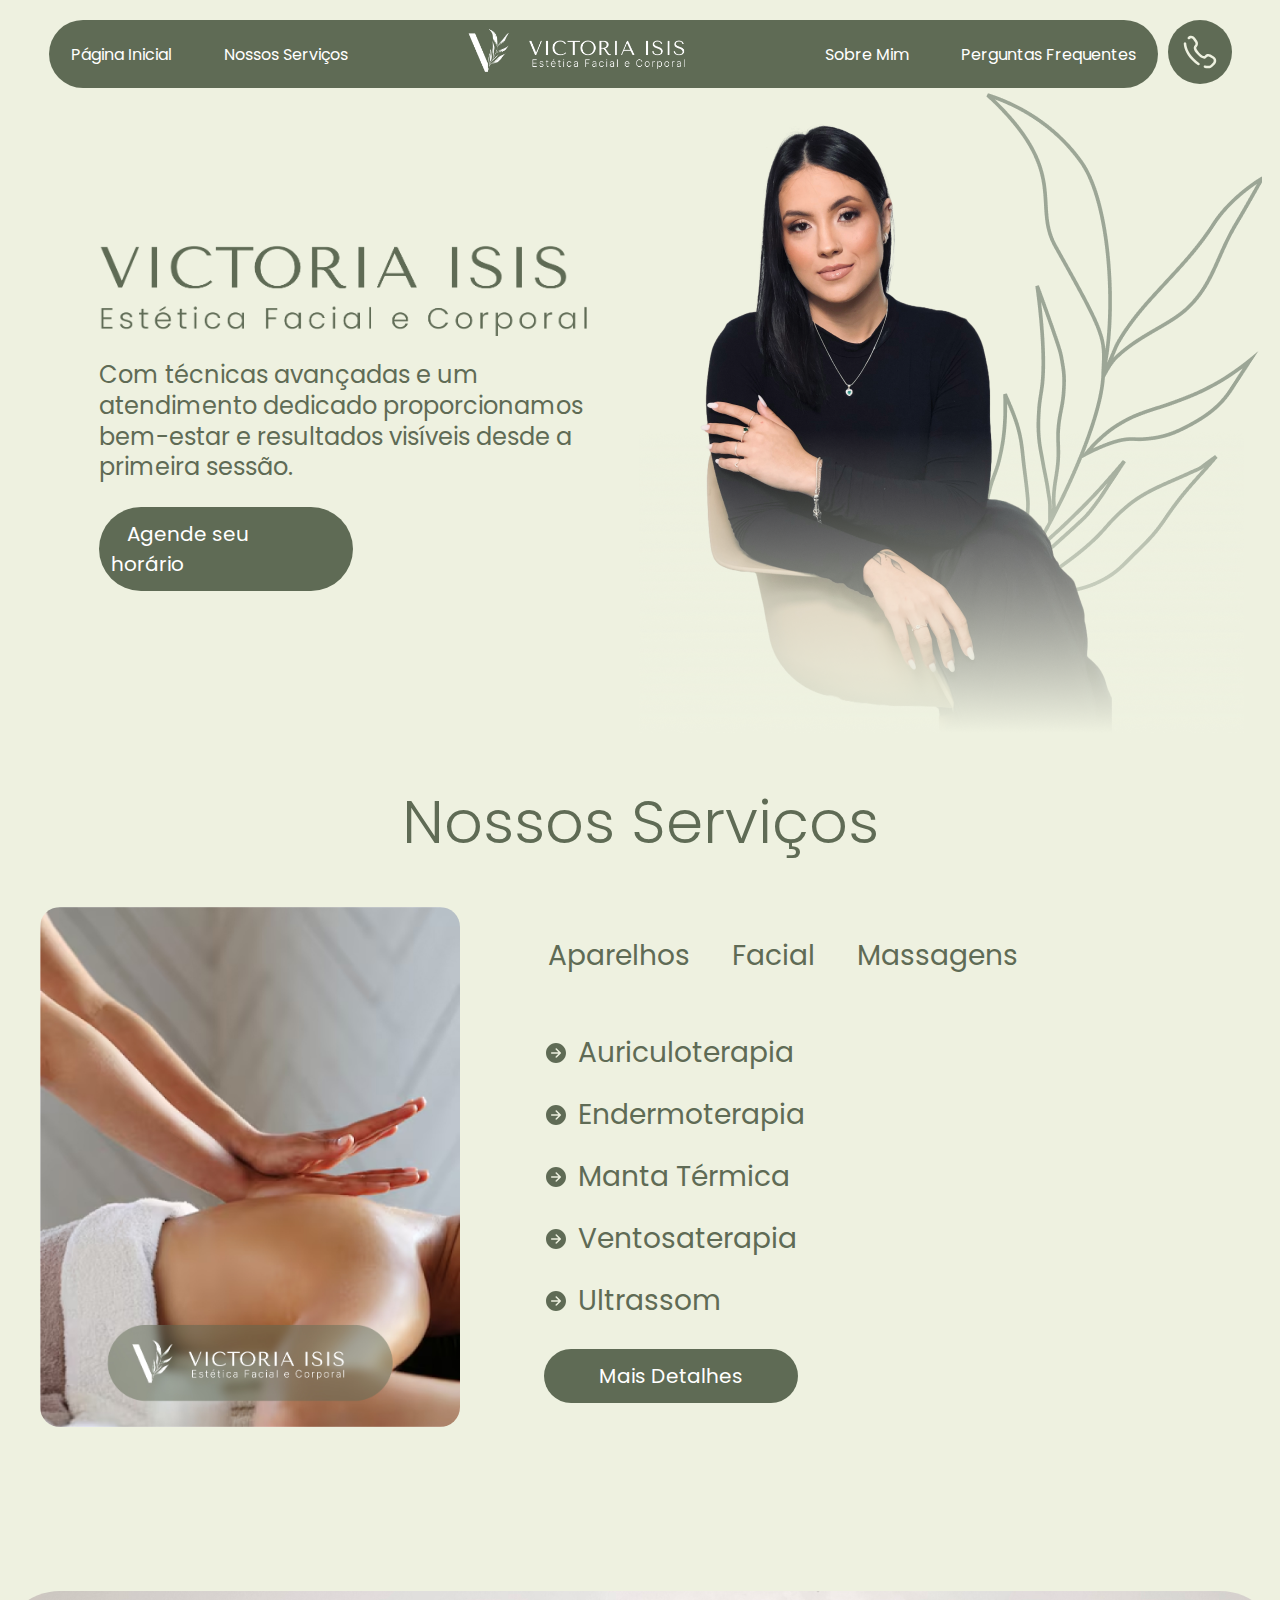
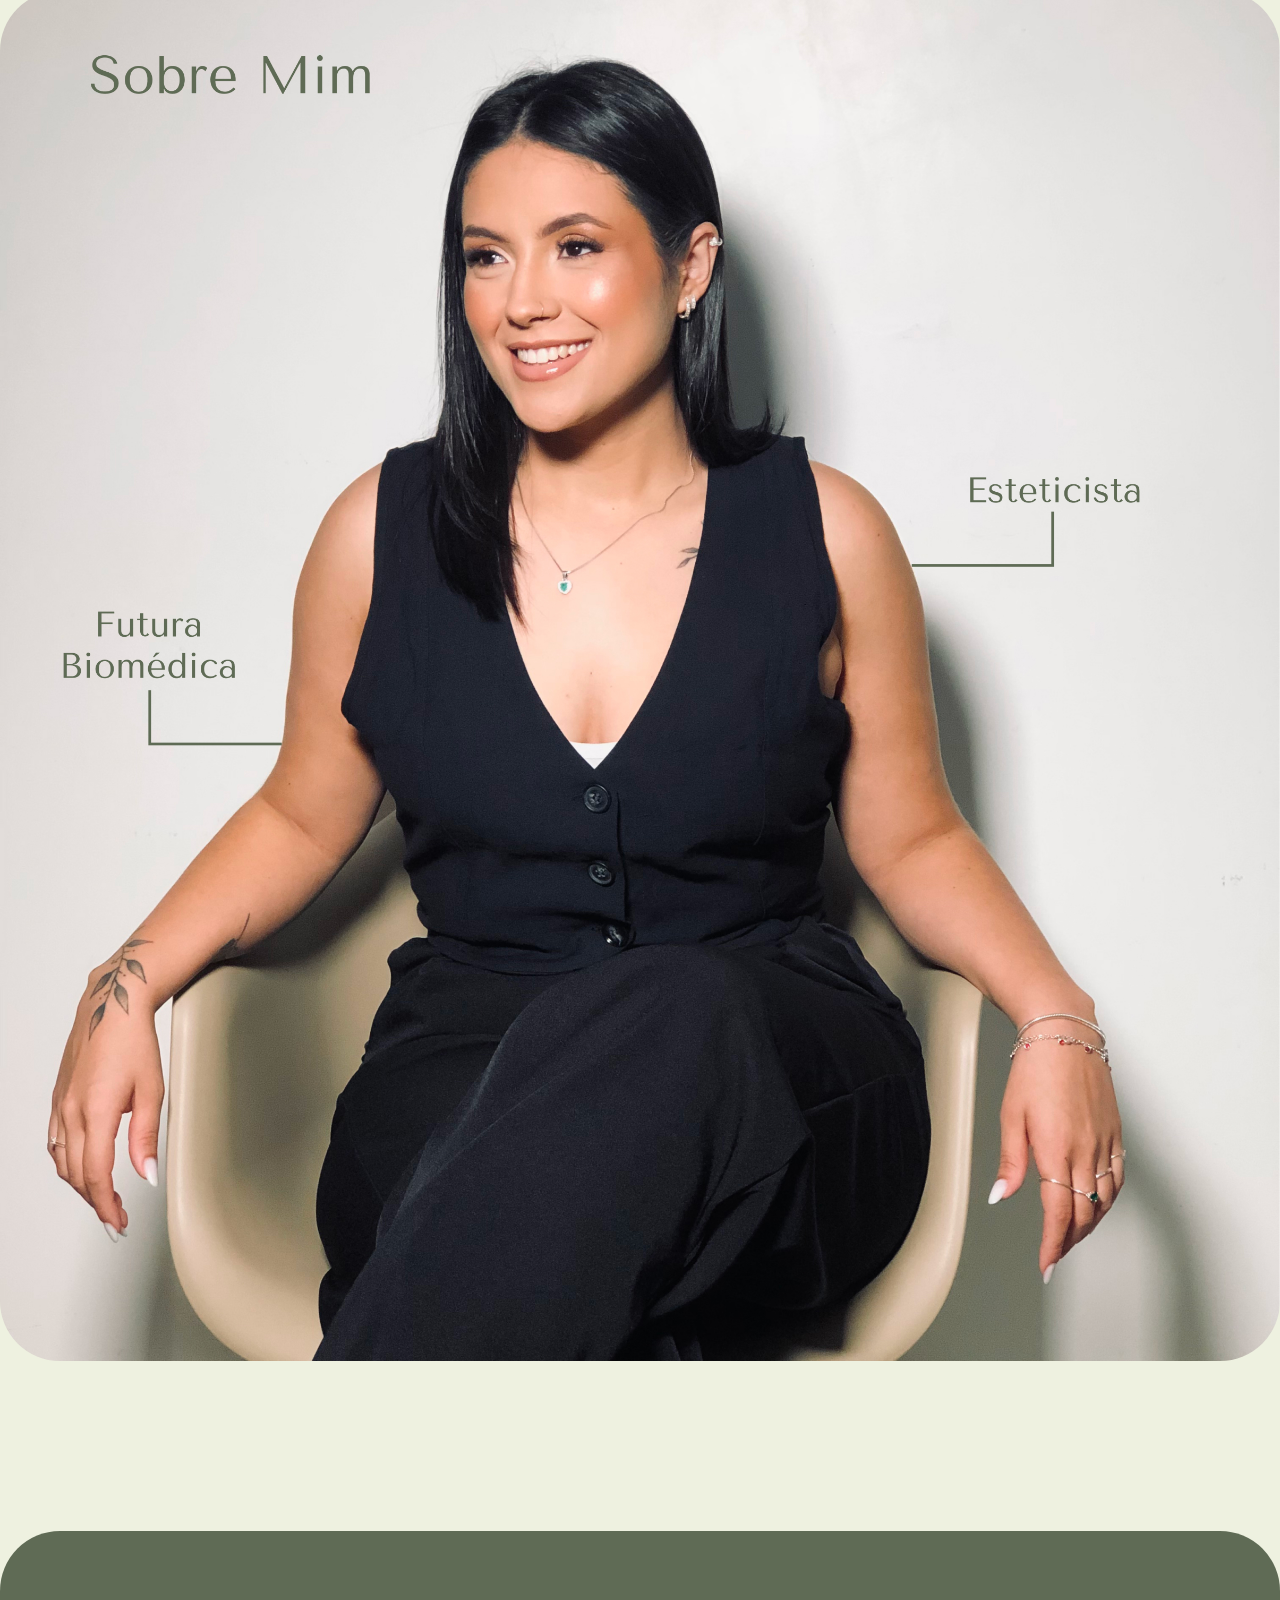
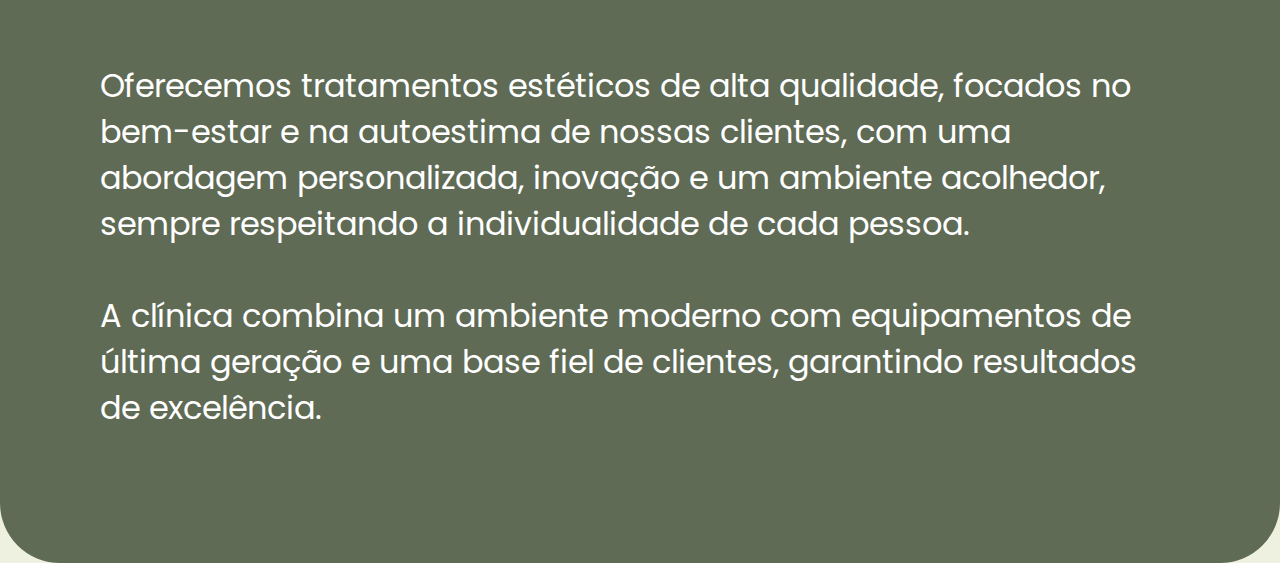
==== index.html @ c92b999b "first commit" ====
<!DOCTYPE html>
<html lang="pt-br">

<head>
    <meta charset="UTF-8">
    <meta name="viewport" content="width=device-width, initial-scale=1.0">
    <title>Victoria Isis</title>
    <link rel="stylesheet" href="/style.css">

</head>

<body>
    <nav>
        <div class="container">
            <div class="content">
                <div class="navbar-flex">
                    <ul class="slider-menu">
                        <li><a href="#" role="button">Página Inicial</a></li>
                        <li><a href="#" role="button">Nossos Serviços</a></li>
                    </ul>
                    <ul>
                        <li><img class="size-logo" src="./assets/victoria-isis-esteticista-horizontal.png"
                                alt="Logotipo da Clínica de Estética Victoria Isis"></li>
                    </ul>
                    <ul class="slider-menu">
                        <li><a href="#" role="button">Sobre Mim</a></li>
                        <li><a href="#" role="button">Perguntas Frequentes</a></li>
                    </ul>
                </div>
                <div class="contact-us">
                    <img src="./assets/icon-phone.svg" alt="Icone de telefone">
                </div>
            </div>
        </div>
        </div>
    </nav>
    <header>
        <div class="container">
            <div class="header-flex">
                <div class="content-left">
                    <img class="size-img" src="./assets/logo-court.png" alt="Logotipo Maior da Clínica Victoria Isis">
                    <p> Com técnicas avançadas e um atendimento dedicado proporcionamos bem-estar e resultados visíveis
                        desde a primeira sessão.
                    </p>
                    <div class="btn-header">
                        <a href="#" target="_blank" rel="noopener noreferrer">Agende seu horário</a>
                    </div>
                </div>
                <div class="content-right"><img class="img-victoria"
                        src="./assets/image-victoria-isis-folhas-sombreadas.png"
                        alt="Imagem da Esteticista Victoria Isis com um ramo de folhas atrás"></div>
            </div>
        </div>
    </header>
    <section class="container">
        <div class="content-slider">
            <h1>
                Nossos Serviços
            </h1>
            <div class="slider">
                <div class="bg-img-slider">
                    <img src="./assets/bg-img-slider.jpg" alt="">
                </div>
                <div class="description">
                    <div class="menu">
                        <a href="#" class="btn-menu">Aparelhos</a>
                        <a href="#" class="btn-menu">Facial</a>
                        <a href="#" class="btn-menu">Massagens</a>
                    </div>
                    <ul>
                        <li class="service-item"><img src="./assets/arrow.svg" alt="arrow left icon">Auriculoterapia</li>
                        <li class="service-item"><img src="./assets/arrow.svg" alt="arrow left icon">Endermoterapia</li>
                        <li class="service-item"><img src="./assets/arrow.svg" alt="arrow left icon">Manta Térmica</li>
                        <li class="service-item"><img src="./assets/arrow.svg" alt="arrow left icon">Ventosaterapia</li>
                        <li class="service-item"><img src="./assets/arrow.svg" alt="arrow left icon">Ultrassom</li>
                    </ul>
                    <a class="btn-slide" href="#">Mais Detalhes</a>
                </div>
            </div>
        </div>
    </section>
    <section class="container-about-me">
        <div class="bg-img-about-me">
            <img src="./assets/about-me.jpg"
                alt="Imagem da esteticista Victoria Isis citando as suas formações em Estética e Biomedicina">
        </div>
        <div class="text-about-me">
            <p>
                Oferecemos tratamentos estéticos de alta qualidade, focados no bem-estar e na autoestima de
                nossas clientes, com uma abordagem personalizada, inovação e um ambiente acolhedor, sempre
                respeitando a individualidade de cada pessoa.
                <br></br> 
                A clínica combina um ambiente moderno com equipamentos de última geração e uma base fiel de
                clientes, garantindo resultados de excelência.
            </p>
        </div>
    </section>
    <!-- <footer class="footer">
        <div class="text-title">
            <h1 class="title-footer">Descubra Sua Melhor Versão Aqui!</h1>
        </div>
        <div class="contact-us">
            <div class="logo-socials">
                <div class="logo">
                    <img src="./assets/victoria-isis-esteticista-horizontal.png" alt="">
                </div>
                <ul class="icons">
                    <li class="icons-li"><a href="#" role="button"><img src="./assets/whatsapp.svg"
                                alt="Icone da rede social whatsapp"></a></li>
                    <li class="icons-li"><a href="#" role="button"><img src="./assets/instagram.svg"
                                alt="Icone da rede social Instagram"></a></li>
                    <li class="icons-li"><a href="#" role="button"><img src="./assets/mail.svg"
                                alt="Icone da rede de comunicação E-mail"></a></li>
                </ul>
                <a class="btn-contact-us">Fale Conosco</a>
            </div>
        </div>
        <ul class="pages">
            <li class="pages-li"><a href="#" role="button">Página Inicial</a></li>
            <li class="pages-li"><a href="#" role="button">Nossos Serviços</a></li>
            <li class="pages-li"><a href="#" role="button">Sobre Mim</a></li>
            <li class="pages-li"><a href="#" role="button">Fale Conosco</a></li>
        </ul>
    </footer> -->
</body>
---- style.css ----
@import url('https://fonts.googleapis.com/css2?family=Poppins:ital,wght@0,100;0,200;0,300;0,400;0,500;0,600;0,700;0,800;0,900;1,100;1,200;1,300;1,400;1,500;1,600;1,700;1,800;1,900&family=Tenor+Sans&display=swap');

body {
    background-color: #EEF1E0;
    margin: 0;
}

/* =============== Navbar ================= */

.content {
    display: flex;
    align-items: center;
    justify-content: center;
    gap: 10px;
    padding-top: 20px;
}

.navbar-flex {
    display: flex;
    align-items: center;
    gap: 100px;
    background-color: #5F6B55;
    border-radius: 80px;
    padding: 6px;
}

.size-logo {
    width: 245px;
    height: 52px;
}

.slider-menu {
    display: flex;
    gap: 20px;
}

ul {
    padding: 0;
    margin: 0;
}

li {
    text-decoration: none;
    display: inline-block;
}

a {
    text-decoration: none;
    color: #FFF;
    font-family: Poppins;
    font-size: 16px;
    padding: 16px;
}

/* ============== Header ================= */
.header-flex {
    display: flex;
    align-items: center;
    justify-content: center;
    margin: 0 auto;
}

.content-left {
    width: 649px;
    padding-left: 80px;
    display: flex;
    flex-direction: column;
    justify-content: center;
    align-items: left;
}

.content-left p {
    font-family: poppins;
    font-size: 24px;
    line-height: 129%;
    color: #5F6B55;
}

.size-img {
    width: 521px;
    height: 102px;
}

.btn-header {
    width: 230px;
    padding: 12px;
    border-radius: 50px;
    background-color: #5F6B55;
}

.btn-header a {
    font-family: poppins;
    font-size: 20px;
}

.container {
    max-width: 1200px;
    margin: 0 auto;
}

/* ========= SLIDER ============ */
.content-slider {
    text-align: center;
}

h1 {
    font-family: Poppins;
    font-weight: 300;
    font-size: 60px;
    letter-spacing: 2%;
    color: #5F6B55;
    margin: 40px;
}

.description {
    height: 520px;
    display: flex;
    flex-direction: column;
    justify-content: space-between;
}

.menu {
    display: flex;
    gap: 10px;
    padding: 12px;
}

.menu a {
    font-family: Poppins;
    font-size: 28px;
    font-weight: 400;
    color: #5F6B55;
}

.menu a:hover {
    background-color: #5F6B55;
    color: #FFF;
    border-radius: 50px;
    overflow: hidden;
    transition: color 0.8s ease;
}

.slider {
    display: flex;
    gap: 60px;
    align-items: flex-start;
}

.bg-img-slider img {
    width: 420px;
    height: 520px;
    height: auto;
    border-radius: 20px;
}

.description ul {
    list-style: none;
    padding: 24px;
    margin: 0;
    display: flex;
    flex-direction: column;
    gap: 20px;
}

.description .service-item {
    display: flex;
    align-items: center;
    gap: 10px;
    font-family: poppins;
    font-size: 28px;
    font-weight: 400;
    color: #5F6B55;
}

.description .btn-slide {
    display: inline-block;
    width: 230px;
    margin: 0 0 24px 24px;
    padding: 12px;
    background-color: #5F6B55;
    color: white;
    text-decoration: none;
    border-radius: 50px;
    font-family: Poppins;
    font-size: 20px;
    text-align: center;
}

/* ============= ABOUT ME ================= */

.container-about-me {
    padding-top: 160px;
    position: relative;
}

.bg-img-about-me img{
    width: 100%;
    position: absolute;
    border-radius: 60px;
    z-index: 0;
    top: 0;
    left: 0;
    margin-top: 160px;
}

.text-about-me {
    position: absolute;
    margin-top: 1540px;
    background-color: #5F6B55;
    padding: 100px;
    border-radius: 60px;
}

.text-about-me p {
    font-family: Poppins;
    font-size: 32px;
    color: #FFF;
    line-height: 46px;
}
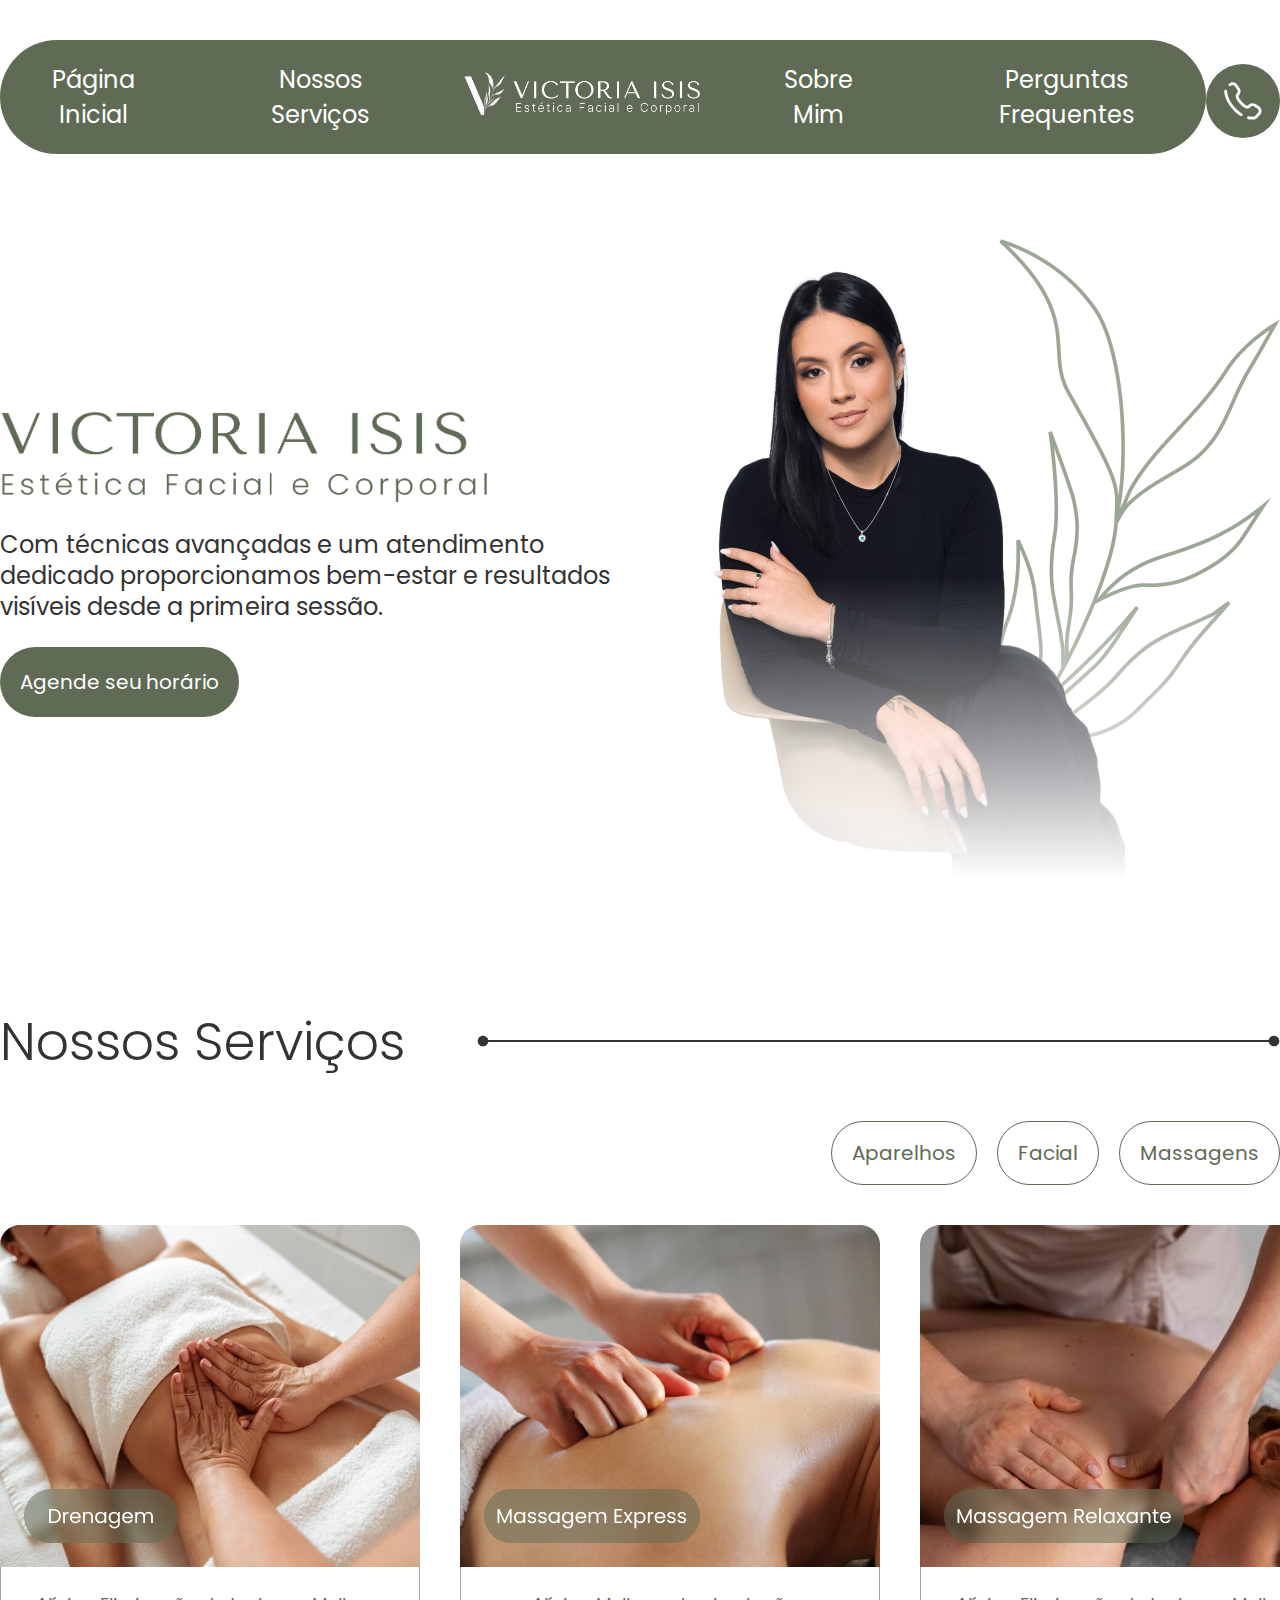
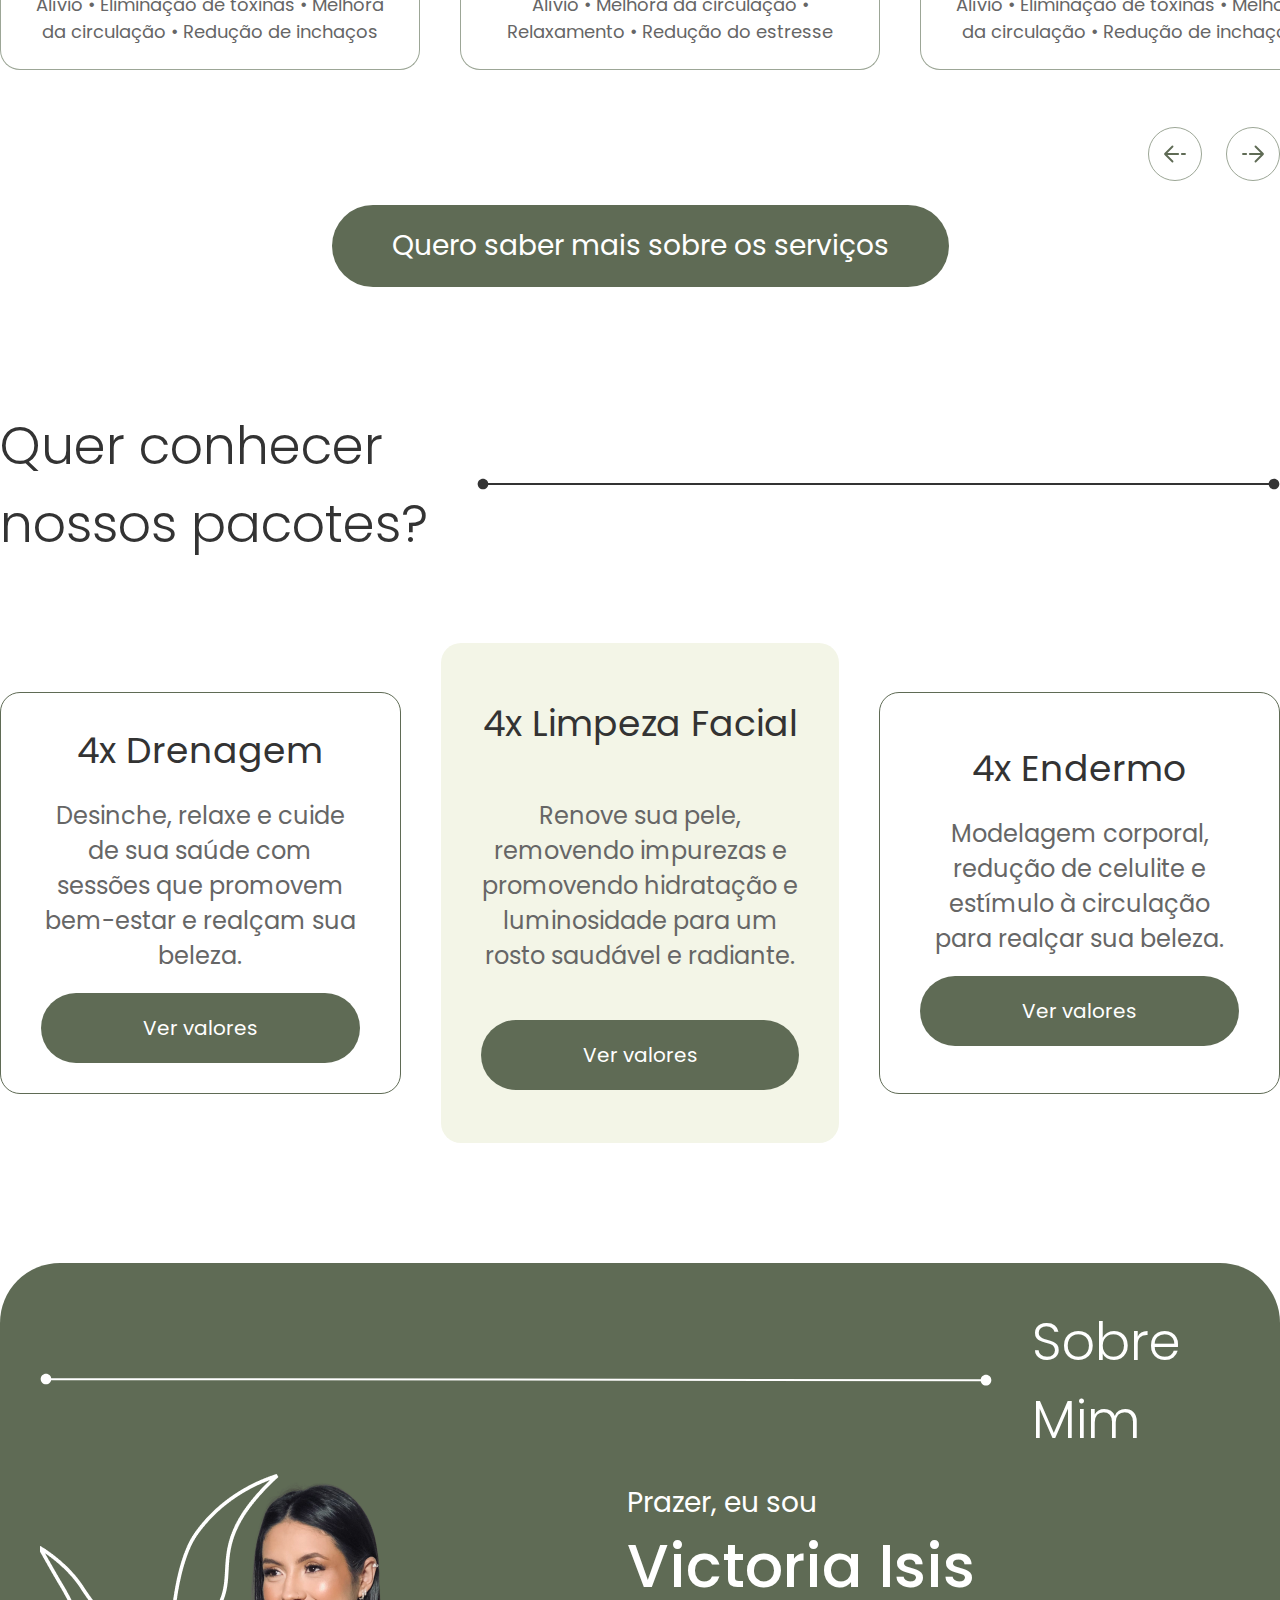
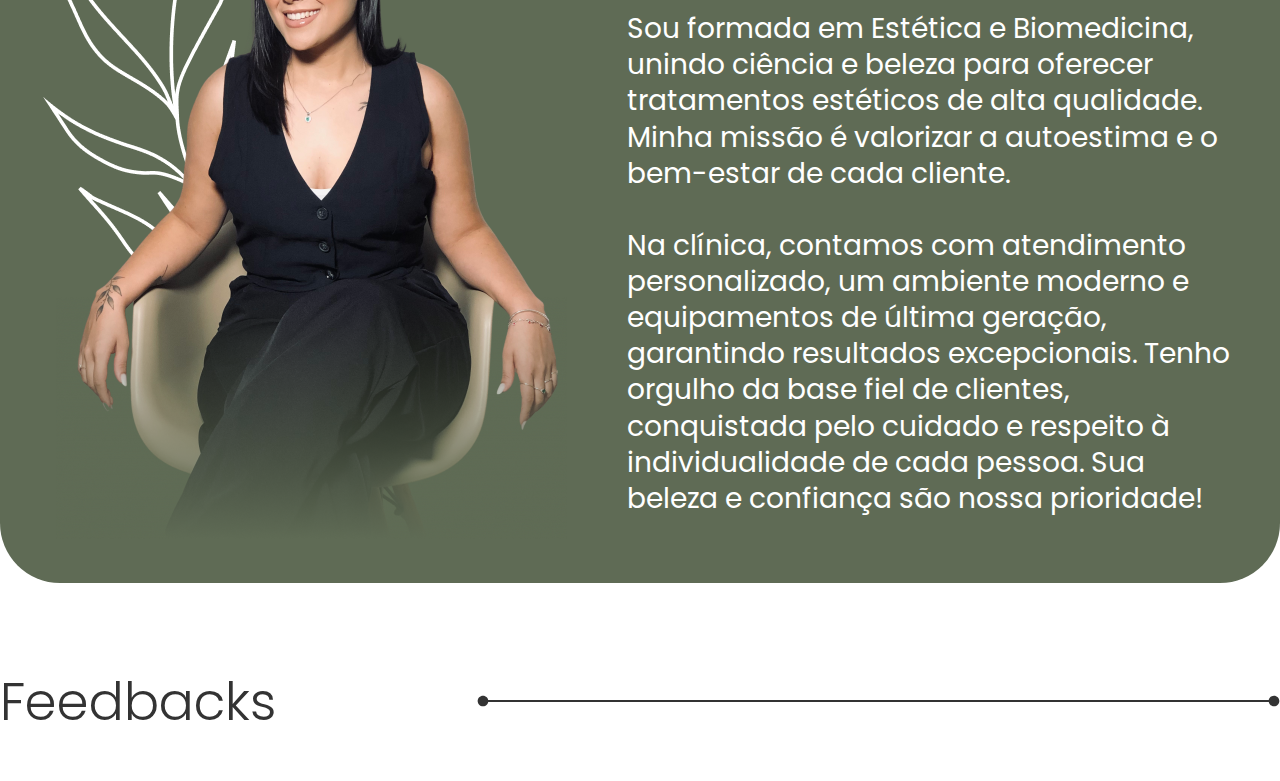
==== commit 92df57e6: "last updates" ====
--- a/index.html
+++ b/index.html
@@ -14,21 +14,19 @@
         <div class="container">
             <div class="content">
                 <div class="navbar-flex">
-                    <ul class="slider-menu">
-                        <li><a href="#" role="button">Página Inicial</a></li>
-                        <li><a href="#" role="button">Nossos Serviços</a></li>
+                    <ul>
+                        <div><a href="#" role="button" class="slider-menu">Página Inicial</a></div>
+                        <div><a href="#" role="button" class="slider-menu">Nossos Serviços</a></div>
+                        <div>
+                            <img class="size-logo" src="./assets/logotipo-principal.png"
+                                alt="Logotipo da Clínica de Estética Victoria Isis">
+                        </div>
+                        <div><a href="#" role="button" class="slider-menu">Sobre Mim</a></div>
+                        <div><a href="#" role="button" class="slider-menu">Perguntas Frequentes</a></div>
                     </ul>
-                    <ul>
-                        <li><img class="size-logo" src="./assets/victoria-isis-esteticista-horizontal.png"
-                                alt="Logotipo da Clínica de Estética Victoria Isis"></li>
-                    </ul>
-                    <ul class="slider-menu">
-                        <li><a href="#" role="button">Sobre Mim</a></li>
-                        <li><a href="#" role="button">Perguntas Frequentes</a></li>
-                    </ul>
                 </div>
                 <div class="contact-us">
-                    <img src="./assets/icon-phone.svg" alt="Icone de telefone">
+                    <a href="#"><img src="./assets/icon-phone.svg" alt="Icone de telefone"></a>
                 </div>
             </div>
         </div>
@@ -42,84 +40,180 @@
                     <p> Com técnicas avançadas e um atendimento dedicado proporcionamos bem-estar e resultados visíveis
                         desde a primeira sessão.
                     </p>
-                    <div class="btn-header">
-                        <a href="#" target="_blank" rel="noopener noreferrer">Agende seu horário</a>
-                    </div>
+                    <button class="btn-header">
+                        Agende seu horário
+                    </button>
                 </div>
                 <div class="content-right"><img class="img-victoria"
-                        src="./assets/image-victoria-isis-folhas-sombreadas.png"
+                        src="./assets/image-victoria-isis-folhas-sombreadas.jpg"
                         alt="Imagem da Esteticista Victoria Isis com um ramo de folhas atrás"></div>
             </div>
         </div>
     </header>
     <section class="container">
-        <div class="content-slider">
-            <h1>
-                Nossos Serviços
-            </h1>
-            <div class="slider">
-                <div class="bg-img-slider">
-                    <img src="./assets/bg-img-slider.jpg" alt="">
-                </div>
-                <div class="description">
-                    <div class="menu">
-                        <a href="#" class="btn-menu">Aparelhos</a>
-                        <a href="#" class="btn-menu">Facial</a>
-                        <a href="#" class="btn-menu">Massagens</a>
-                    </div>
-                    <ul>
-                        <li class="service-item"><img src="./assets/arrow.svg" alt="arrow left icon">Auriculoterapia</li>
-                        <li class="service-item"><img src="./assets/arrow.svg" alt="arrow left icon">Endermoterapia</li>
-                        <li class="service-item"><img src="./assets/arrow.svg" alt="arrow left icon">Manta Térmica</li>
-                        <li class="service-item"><img src="./assets/arrow.svg" alt="arrow left icon">Ventosaterapia</li>
-                        <li class="service-item"><img src="./assets/arrow.svg" alt="arrow left icon">Ultrassom</li>
-                    </ul>
-                    <a class="btn-slide" href="#">Mais Detalhes</a>
-                </div>
-            </div>
-        </div>
-    </section>
-    <section class="container-about-me">
-        <div class="bg-img-about-me">
-            <img src="./assets/about-me.jpg"
-                alt="Imagem da esteticista Victoria Isis citando as suas formações em Estética e Biomedicina">
-        </div>
-        <div class="text-about-me">
-            <p>
-                Oferecemos tratamentos estéticos de alta qualidade, focados no bem-estar e na autoestima de
-                nossas clientes, com uma abordagem personalizada, inovação e um ambiente acolhedor, sempre
-                respeitando a individualidade de cada pessoa.
-                <br></br> 
-                A clínica combina um ambiente moderno com equipamentos de última geração e uma base fiel de
-                clientes, garantindo resultados de excelência.
-            </p>
-        </div>
-    </section>
-    <!-- <footer class="footer">
-        <div class="text-title">
-            <h1 class="title-footer">Descubra Sua Melhor Versão Aqui!</h1>
-        </div>
-        <div class="contact-us">
-            <div class="logo-socials">
-                <div class="logo">
-                    <img src="./assets/victoria-isis-esteticista-horizontal.png" alt="">
-                </div>
-                <ul class="icons">
-                    <li class="icons-li"><a href="#" role="button"><img src="./assets/whatsapp.svg"
-                                alt="Icone da rede social whatsapp"></a></li>
-                    <li class="icons-li"><a href="#" role="button"><img src="./assets/instagram.svg"
-                                alt="Icone da rede social Instagram"></a></li>
-                    <li class="icons-li"><a href="#" role="button"><img src="./assets/mail.svg"
-                                alt="Icone da rede de comunicação E-mail"></a></li>
-                </ul>
-                <a class="btn-contact-us">Fale Conosco</a>
-            </div>
-        </div>
-        <ul class="pages">
-            <li class="pages-li"><a href="#" role="button">Página Inicial</a></li>
-            <li class="pages-li"><a href="#" role="button">Nossos Serviços</a></li>
-            <li class="pages-li"><a href="#" role="button">Sobre Mim</a></li>
-            <li class="pages-li"><a href="#" role="button">Fale Conosco</a></li>
-        </ul>
-    </footer> -->
+        <div class="content-carroussel">
+            <div class="title-line">
+                <h1>
+                    Nossos Serviços
+                </h1>
+                <div class="line">
+                    <img src="./assets/line.svg" alt="">
+                </div>
+            </div>
+            <div class="container-carrossel">
+                <div class="tab-menu">
+                    <button class="menu">Aparelhos</button>
+                    <button class="menu">Facial</button>
+                    <button class="menu">Massagens</button>
+                </div>
+                <div class="cards">
+                    <!-- ======= Drenagem ======== -->
+                    <div class="card">
+                        <div class="img">
+                            <img src="./assets/drenagem.jpg" alt="Imagem de drenagem linfática">
+                        </div>
+                        <div class="description">
+                            <h5>
+                                Alívio • Eliminação de toxinas • Melhora da circulação • Redução de inchaços
+                            </h5>
+                        </div>
+                    </div>
+                    <!-- ======= Massagem Express ======== -->
+                    <div class="card">
+                        <div class="img">
+                            <img src="./assets/massagem-express.jpg" alt="Imagem de massagem nas costas">
+                        </div>
+                        <div class="description">
+                            <h5>
+                                Alívio • Melhora da circulação • Relaxamento • Redução do estresse
+                            </h5>
+                        </div>
+                    </div>
+                    <!-- ======= Massagem Relaxante ======== -->
+                    <div class="card">
+                        <div class="img">
+                            <img src="./assets/massagem-relaxante.jpg" alt="Imagem de massagem nos ombros">
+                        </div>
+                        <div class="description">
+                            <h5>
+                                Alívio • Eliminação de toxinas • Melhora da circulação • Redução de inchaços
+                            </h5>
+                        </div>
+                    </div>
+                    <!-- ======= Massagem Modeladora ======== -->
+                    <!-- <div class="card">
+                        <div class="img">
+                            <img src="./assets/modeladora.jpg" alt="Imagem de massagem nos ombros">
+                        </div>
+                        <div class="description">
+                            <h5>
+                                Aumento da elasticidade • Diminuição da celulite • Melhora da circulação • Redução de
+                                Gordura
+                            </h5>
+                        </div>
+                    </div> -->
+                </div>
+                <div class="buttons-left-right">
+                    <button class="left">
+                        <img src="./assets/button-left.svg" alt="">
+                    </button>
+                    <button class="right">
+                        <img src="./assets/button-right.svg" alt="">
+                    </button>
+                </div>
+                <div class="container-morePacks">
+                    <a href="#" role="button" class="btn-morePacks">Quero saber mais sobre os serviços</a>
+                </div>
+            </div>
+        </div>
+    </section>
+    <section>
+        <div class="container">
+            <div class="title-line">
+                <h1>
+                    Quer conhecer <br> nossos pacotes?
+                </h1>
+                <div class="line">
+                    <img src="./assets/line.svg" alt="">
+                </div>
+            </div>
+            <div class="box">
+                <!-- Drenagem -->
+                <div class="box-promotional">
+                    <h2>4x Drenagem</h2>
+                    <h4>Desinche, relaxe e cuide de sua saúde com sessões que promovem bem-estar e realçam sua beleza.
+                    </h4>
+                    <button class="btn-header">
+                        Ver valores
+                    </button>
+                </div>
+                <!-- Limpeza Facial -->
+                <div class="box-promotional-focus">
+                    <h2>4x Limpeza Facial</h2>
+                    <h4>Renove sua pele, removendo impurezas e promovendo hidratação e luminosidade para um rosto
+                        saudável e radiante.</h4>
+                    <button class="btn-header">
+                        Ver valores
+                    </button>
+                </div>
+                <!-- Endermo -->
+                <div class="box-promotional">
+                    <h2>4x Endermo</h2>
+                    <h4>Modelagem corporal, redução de celulite e estímulo à circulação para realçar sua beleza.</h4>
+                    <button class="btn-header">
+                        Ver valores
+                    </button>
+                </div>
+            </div>
+        </div>
+    </section>
+    <section>
+        <div class="container">
+            <div class="about">
+                <div class="content-about">
+                    <div class="head-line">
+                        <div class="line">
+                            <img src="./assets/line-white.svg" alt="">
+                        </div>
+                        <h1 class="head-line-txt">
+                            Sobre Mim
+                        </h1>
+                    </div>
+                    <div class="about-me">
+                        <div class="img-about">
+                            <img src="./assets/victoria-sentada-ramo-de-flores.png" alt="">
+                        </div>
+                        <div class="text-about">
+                            <p class="text-about-me">Prazer, eu sou</p>
+                            <h3>Victoria Isis</h3>
+                            <p class="text-about-me">
+
+                                Sou formada em Estética e Biomedicina, unindo ciência e beleza para oferecer tratamentos
+                                estéticos de alta qualidade. Minha missão é valorizar a autoestima e o bem-estar de cada
+                                cliente.
+                                <br></br>
+                                Na clínica, contamos com atendimento personalizado, um ambiente moderno e equipamentos
+                                de última geração, garantindo resultados excepcionais. Tenho orgulho da base fiel de
+                                clientes, conquistada pelo cuidado e respeito à individualidade de cada pessoa. Sua
+                                beleza e confiança são nossa prioridade!
+                            </p>
+                        </div>
+                    </div>
+                </div>
+            </div>
+        </div>
+    </section>
+    <section>
+        <div class="container-feedback">
+            <div class="title-line">
+                <h1>
+                    Feedbacks
+                </h1>
+                <div class="line">
+                    <img src="./assets/line.svg" alt="">
+                </div>
+            </div>
+
+        </div>
+    </section>
 </body>--- a/style.css
+++ b/style.css
@@ -1,27 +1,28 @@
 @import url('https://fonts.googleapis.com/css2?family=Poppins:ital,wght@0,100;0,200;0,300;0,400;0,500;0,600;0,700;0,800;0,900;1,100;1,200;1,300;1,400;1,500;1,600;1,700;1,800;1,900&family=Tenor+Sans&display=swap');
 
 body {
-    background-color: #EEF1E0;
-    margin: 0;
-}
-
-/* =============== Navbar ================= */
+    background-color: #fff;
+    margin: 0;
+}
+
+/* ================ Navbar ================== */
+
+.container {
+    max-width: 1440px;
+    margin: 0 auto;
+    padding: 40px 0;
+}
 
 .content {
     display: flex;
-    align-items: center;
-    justify-content: center;
-    gap: 10px;
-    padding-top: 20px;
+    justify-content: space-between;
+    align-items: center;
 }
 
 .navbar-flex {
     display: flex;
-    align-items: center;
-    gap: 100px;
     background-color: #5F6B55;
     border-radius: 80px;
-    padding: 6px;
 }
 
 .size-logo {
@@ -29,191 +30,301 @@
     height: 52px;
 }
 
+.contact-us img {
+    margin-top: 12px;
+}
+
+ul {
+    display: flex;
+    align-items: center;
+    margin: 0;
+    padding: 6px;
+    gap: 40px;
+}
+
 .slider-menu {
-    display: flex;
-    gap: 20px;
-}
-
-ul {
-    padding: 0;
-    margin: 0;
-}
-
-li {
     text-decoration: none;
     display: inline-block;
-}
-
-a {
+    text-align: center;
+    color: #fff;
+    border-radius: 50px;
+    font-family: Poppins;
+    font-size: 24px;
+    padding: 16px 20px;
+}
+
+.slider-menu:hover {
+    background-color: #FFF;
+    color: #5F6B55;
+    transition: .3s linear;
+}
+
+/* ================= HEADER ================== */
+
+.header-flex {
+    display: flex;
+    align-items: center;
+}
+
+p {
+    font-family: Poppins;
+    font-size: 24px;
+    line-height: 129%;
+    color: #333;
+}
+
+.btn-header {
+    padding: 20px;
+    text-align: center;
+    border-radius: 50px;
+    background-color: #5F6B55;
+    color: #fff;
+    font-family: poppins;
+    font-size: 20px;
+    border: none;
+    cursor: pointer;
+}
+
+.btn-header:hover {
+    background-color: #F3F5E7;
+    color: #5F6B55;
+    transition: .3s linear;
+}
+
+.size-img {
+    width: 520px;
+    height: 102px;
+}
+
+/* =========== Carrossel ============= */
+
+.title-line {
+    display: flex;
+    align-items: center;
+    justify-content: space-between;
+    margin: 40px 0;
+}
+
+h1 {
+    font-family: Poppins;
+    font-size: 52px;
+    font-weight: 300;
+    color: #333;
+    margin: 0;
+}
+
+.tab-menu {
+    display: flex;
+    justify-content: right;
+    gap: 20px;
+    margin-bottom: 40px;
+}
+
+.menu {
+    padding: 16px 20px;
+    background-color: #FFF;
+    border: 1px solid #5F6B55;
+    border-radius: 50px;
+    font-family: Poppins;
+    font-size: 20px;
+    color: #5F6B55;
+    cursor: pointer;
+}
+
+.menu:hover {
+    background-color: #F3F5E7;
+    color: #5F6B55;
+    transition: .3s linear;
+}
+
+.cards {
+    display: flex;
+    justify-content: space-between;
+    gap: 40px;
+}
+
+.card {
+    width: 420px;
+    height: 462px;
+}
+
+.img {
+    width: 100%;
+    height: 342px;
+}
+
+.description {
+    border-left: 1px solid #9CA696;
+    border-right: 1px solid #9CA696;
+    border-bottom: 1px solid #9CA696;
+    border-radius: 0 0 20px 20px;
+    padding: 24px;
+}
+
+h5 {
+    margin: 0;
+    padding: 0;
+    color: #666;
+    font-family: poppins;
+    font-size: 18px;
+    font-weight: 400;
+    text-align: center;
+}
+
+.buttons-left-right {
+    text-align: right;
+    margin-top: 40px;
+}
+
+button {
+    background-color: #fff;
+    border: none;
+    padding: 0;
+}
+
+.left {
+    margin-right: 20px;
+    cursor: pointer;
+    width: 54px;
+    height: 54px;
+}
+
+.right {
+    cursor: pointer;
+    width: 54px;
+    height: 54px;
+}
+
+.left:hover,
+.right:hover {
+    background-color: #F3F5E7;
+    border-radius: 50%;
+    transition: .3s linear;
+}
+
+.container-morePacks {
+    display: flex;
+    justify-content: center;
+}
+
+.btn-morePacks {
+    font-family: Poppins;
+    font-size: 28px;
     text-decoration: none;
-    color: #FFF;
-    font-family: Poppins;
-    font-size: 16px;
-    padding: 16px;
-}
-
-/* ============== Header ================= */
-.header-flex {
-    display: flex;
-    align-items: center;
-    justify-content: center;
-    margin: 0 auto;
-}
-
-.content-left {
-    width: 649px;
-    padding-left: 80px;
+    color: #fff;
+    background-color: #5F6B55;
+    padding: 20px 60px;
+    border-radius: 50px;
+    margin-top: 20px;
+}
+
+.btn-morePacks:hover {
+    background-color: #F3F5E7;
+    color: #5F6B55;
+    transition: .3s linear;
+}
+
+/* =========== Sessão Pacotes */
+
+.box {
+    display: flex;
+    align-items: center;
+    gap: 40px;
+    padding: 40px 0;
+}
+
+.box-promotional {
+    width: 400px;
+    height: 320px;
     display: flex;
     flex-direction: column;
     justify-content: center;
-    align-items: left;
-}
-
-.content-left p {
-    font-family: poppins;
+    gap: 20px;
+    padding: 40px;
+    border: 1px solid #5F6B55;
+    border-radius: 20px;
+    text-align: center;
+}
+
+.box-promotional-focus {
+    display: flex;
+    flex-direction: column;
+    justify-content: space-around;
+    background-color: #F3F5E7;
+    gap: 20px;
+    padding: 40px;
+    /* border: 1px solid #5F6B55; */
+    border-radius: 20px;
+    text-align: center;
+    width: 400px;
+    height: 420px;
+}
+
+h2 {
+    font-family: Poppins;
+    font-size: 36px;
+    font-weight: 400;
+    color: #333;
+    margin: 0;
+    padding: 0;
+}
+
+h4 {
+    font-family: Poppins;
+    font-weight: 400;
+    color: #666;
     font-size: 24px;
-    line-height: 129%;
-    color: #5F6B55;
-}
-
-.size-img {
-    width: 521px;
-    height: 102px;
-}
-
-.btn-header {
-    width: 230px;
-    padding: 12px;
-    border-radius: 50px;
+    margin: 0;
+    padding: 0;
+}
+
+/* ======== Sobre Mim ========== */
+
+.content-about {
+    display: flex;
+    flex-direction: column;
+    padding: 40px;
     background-color: #5F6B55;
-}
-
-.btn-header a {
-    font-family: poppins;
-    font-size: 20px;
-}
-
-.container {
-    max-width: 1200px;
-    margin: 0 auto;
-}
-
-/* ========= SLIDER ============ */
-.content-slider {
-    text-align: center;
-}
-
-h1 {
-    font-family: Poppins;
-    font-weight: 300;
+    border-radius: 60px;
+    gap: 0px;
+    justify-content: space-between;
+    align-items: center;
+}
+
+.head-line {
+    display: flex;
+    align-items: center;
+    gap: 40px;
+}
+
+.img-about img {
+    width: 527px;
+    height: 680px;
+}
+
+.text-about-me {
+    color: #FFF;
+    font-family: Poppins;
+    font-size: 28px;
+    margin: 0;
+    padding: 0;
+}
+
+.head-line-txt {
+    color: #FFF;
+}
+
+h3 {
+    font-family: Poppins;
     font-size: 60px;
-    letter-spacing: 2%;
-    color: #5F6B55;
-    margin: 40px;
-}
-
-.description {
-    height: 520px;
-    display: flex;
-    flex-direction: column;
-    justify-content: space-between;
-}
-
-.menu {
-    display: flex;
-    gap: 10px;
-    padding: 12px;
-}
-
-.menu a {
-    font-family: Poppins;
-    font-size: 28px;
-    font-weight: 400;
-    color: #5F6B55;
-}
-
-.menu a:hover {
-    background-color: #5F6B55;
+    margin: 0;
     color: #FFF;
-    border-radius: 50px;
-    overflow: hidden;
-    transition: color 0.8s ease;
-}
-
-.slider {
-    display: flex;
+    font-weight: 500;
+}
+
+.about-me {
+    display: flex;
+    align-items: center;
+    justify-content: space-between;
     gap: 60px;
-    align-items: flex-start;
-}
-
-.bg-img-slider img {
-    width: 420px;
-    height: 520px;
-    height: auto;
-    border-radius: 20px;
-}
-
-.description ul {
-    list-style: none;
-    padding: 24px;
-    margin: 0;
-    display: flex;
-    flex-direction: column;
-    gap: 20px;
-}
-
-.description .service-item {
-    display: flex;
-    align-items: center;
-    gap: 10px;
-    font-family: poppins;
-    font-size: 28px;
-    font-weight: 400;
-    color: #5F6B55;
-}
-
-.description .btn-slide {
-    display: inline-block;
-    width: 230px;
-    margin: 0 0 24px 24px;
-    padding: 12px;
-    background-color: #5F6B55;
-    color: white;
-    text-decoration: none;
-    border-radius: 50px;
-    font-family: Poppins;
-    font-size: 20px;
-    text-align: center;
-}
-
-/* ============= ABOUT ME ================= */
-
-.container-about-me {
-    padding-top: 160px;
-    position: relative;
-}
-
-.bg-img-about-me img{
-    width: 100%;
-    position: absolute;
-    border-radius: 60px;
-    z-index: 0;
-    top: 0;
-    left: 0;
-    margin-top: 160px;
-}
-
-.text-about-me {
-    position: absolute;
-    margin-top: 1540px;
-    background-color: #5F6B55;
-    padding: 100px;
-    border-radius: 60px;
-}
-
-.text-about-me p {
-    font-family: Poppins;
-    font-size: 32px;
-    color: #FFF;
-    line-height: 46px;
-}
+}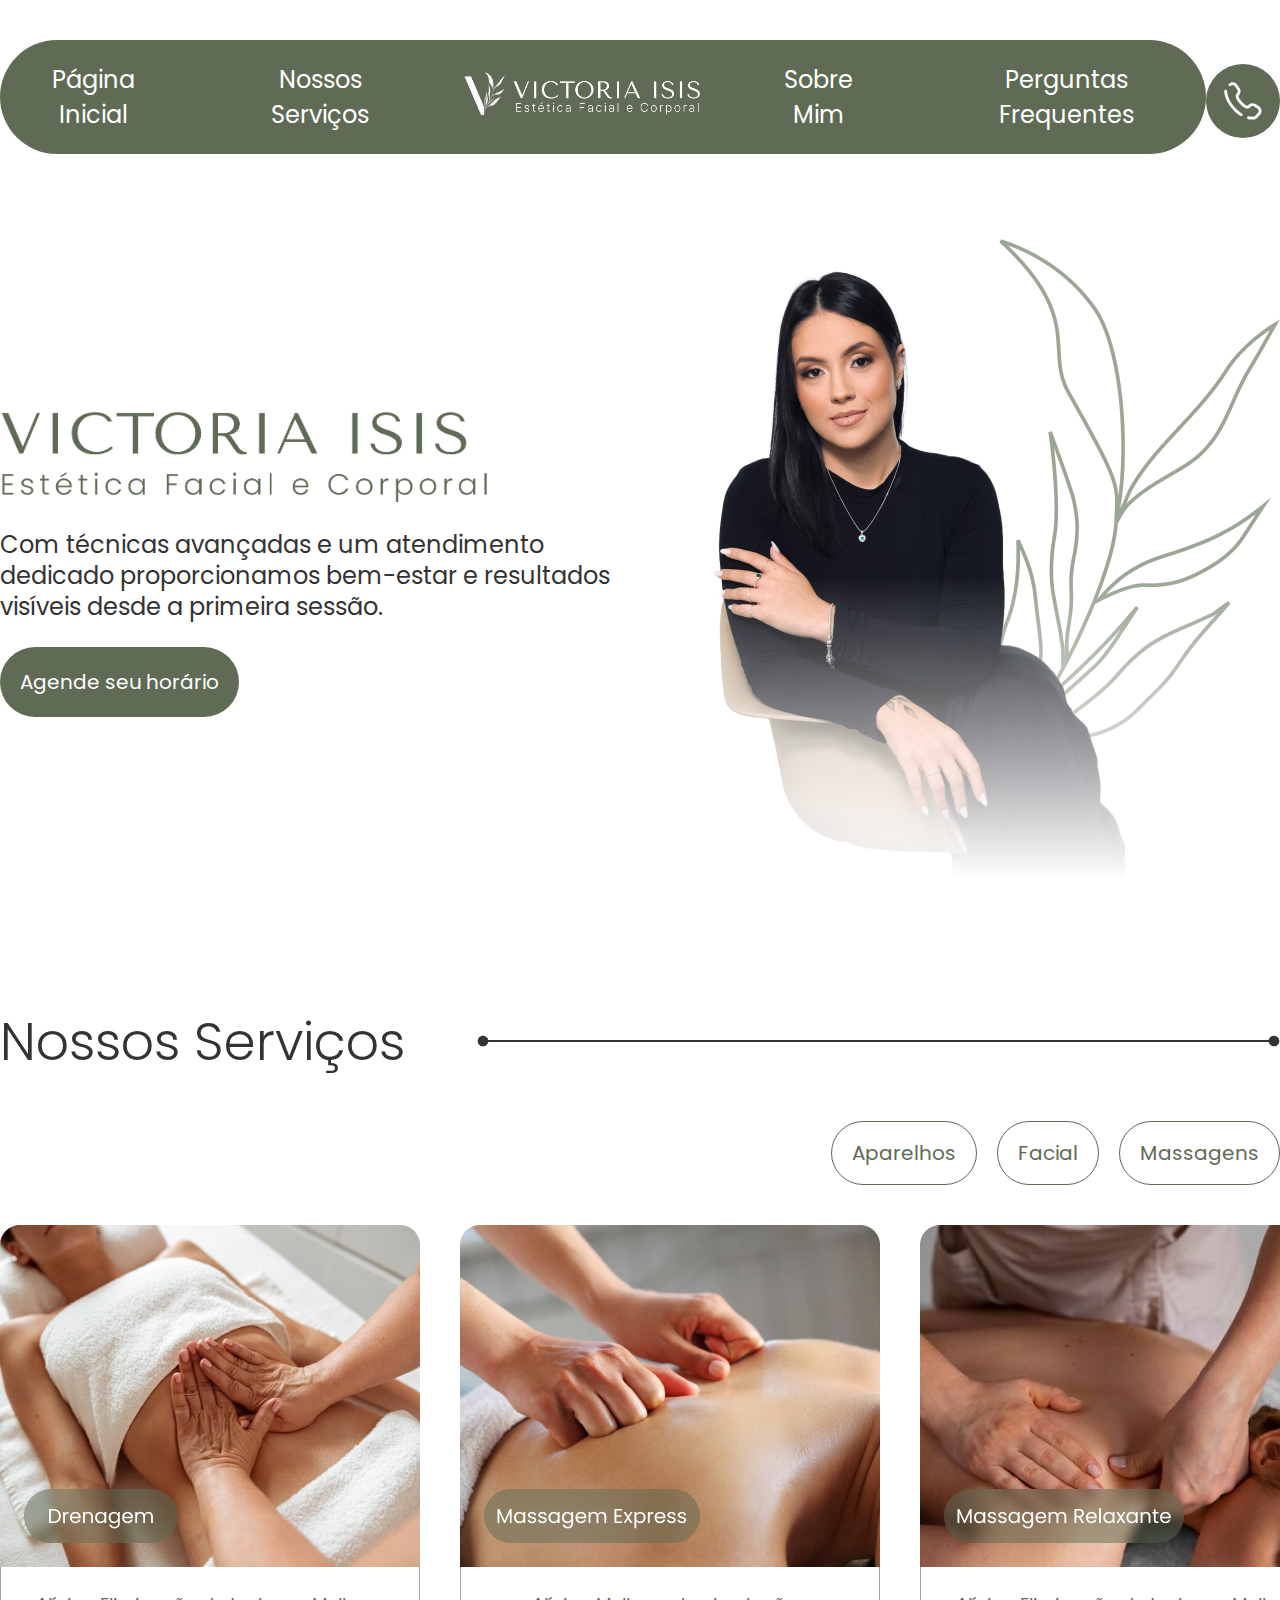
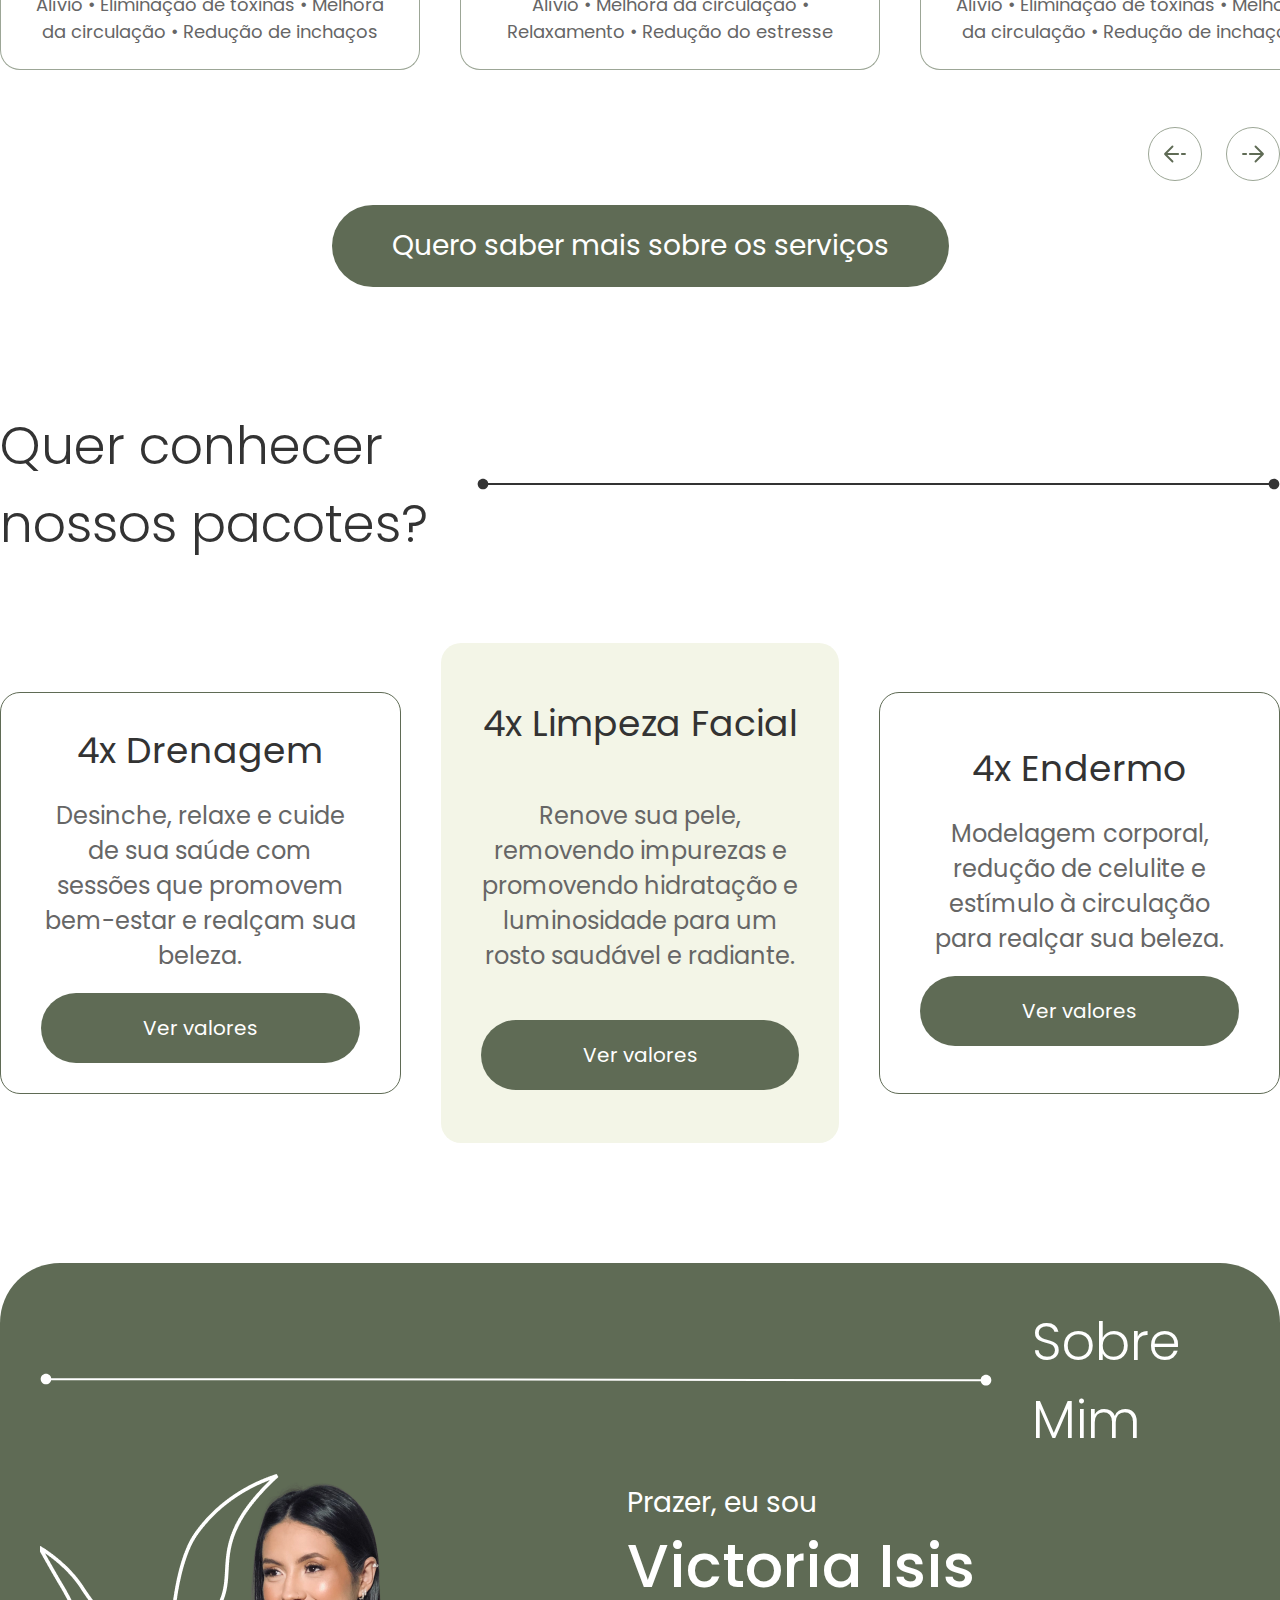
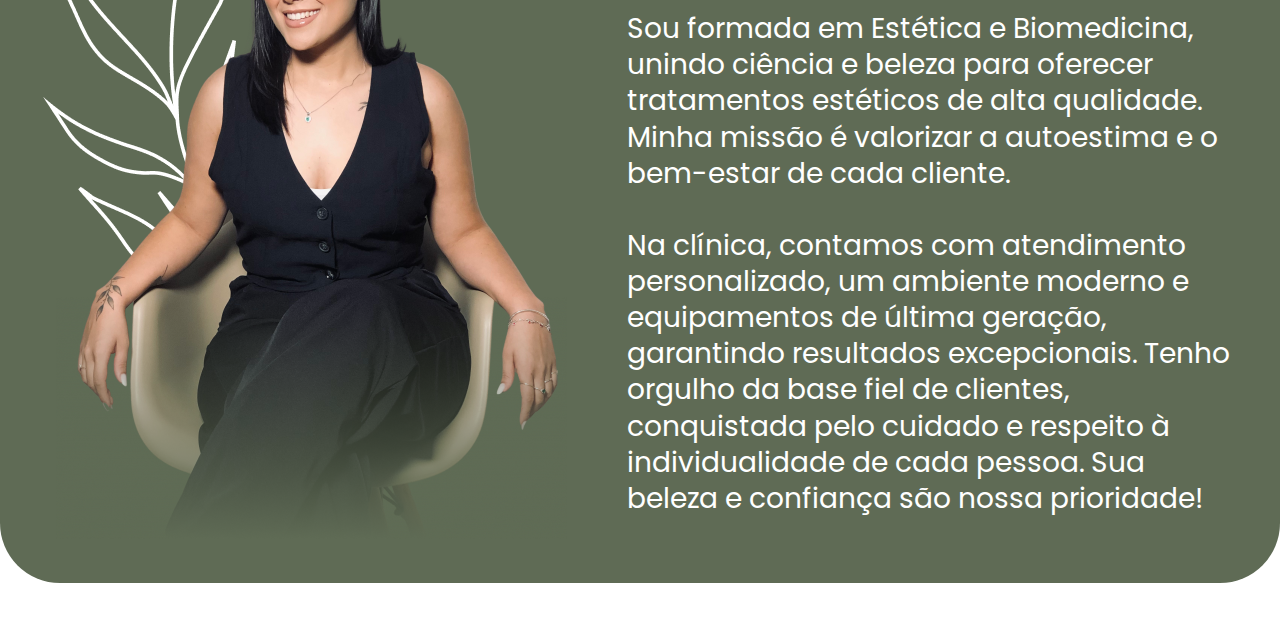
==== commit 116ec6db: "retirei sessão feedbacks" ====
--- a/index.html
+++ b/index.html
@@ -203,17 +203,4 @@
             </div>
         </div>
     </section>
-    <section>
-        <div class="container-feedback">
-            <div class="title-line">
-                <h1>
-                    Feedbacks
-                </h1>
-                <div class="line">
-                    <img src="./assets/line.svg" alt="">
-                </div>
-            </div>
-
-        </div>
-    </section>
 </body>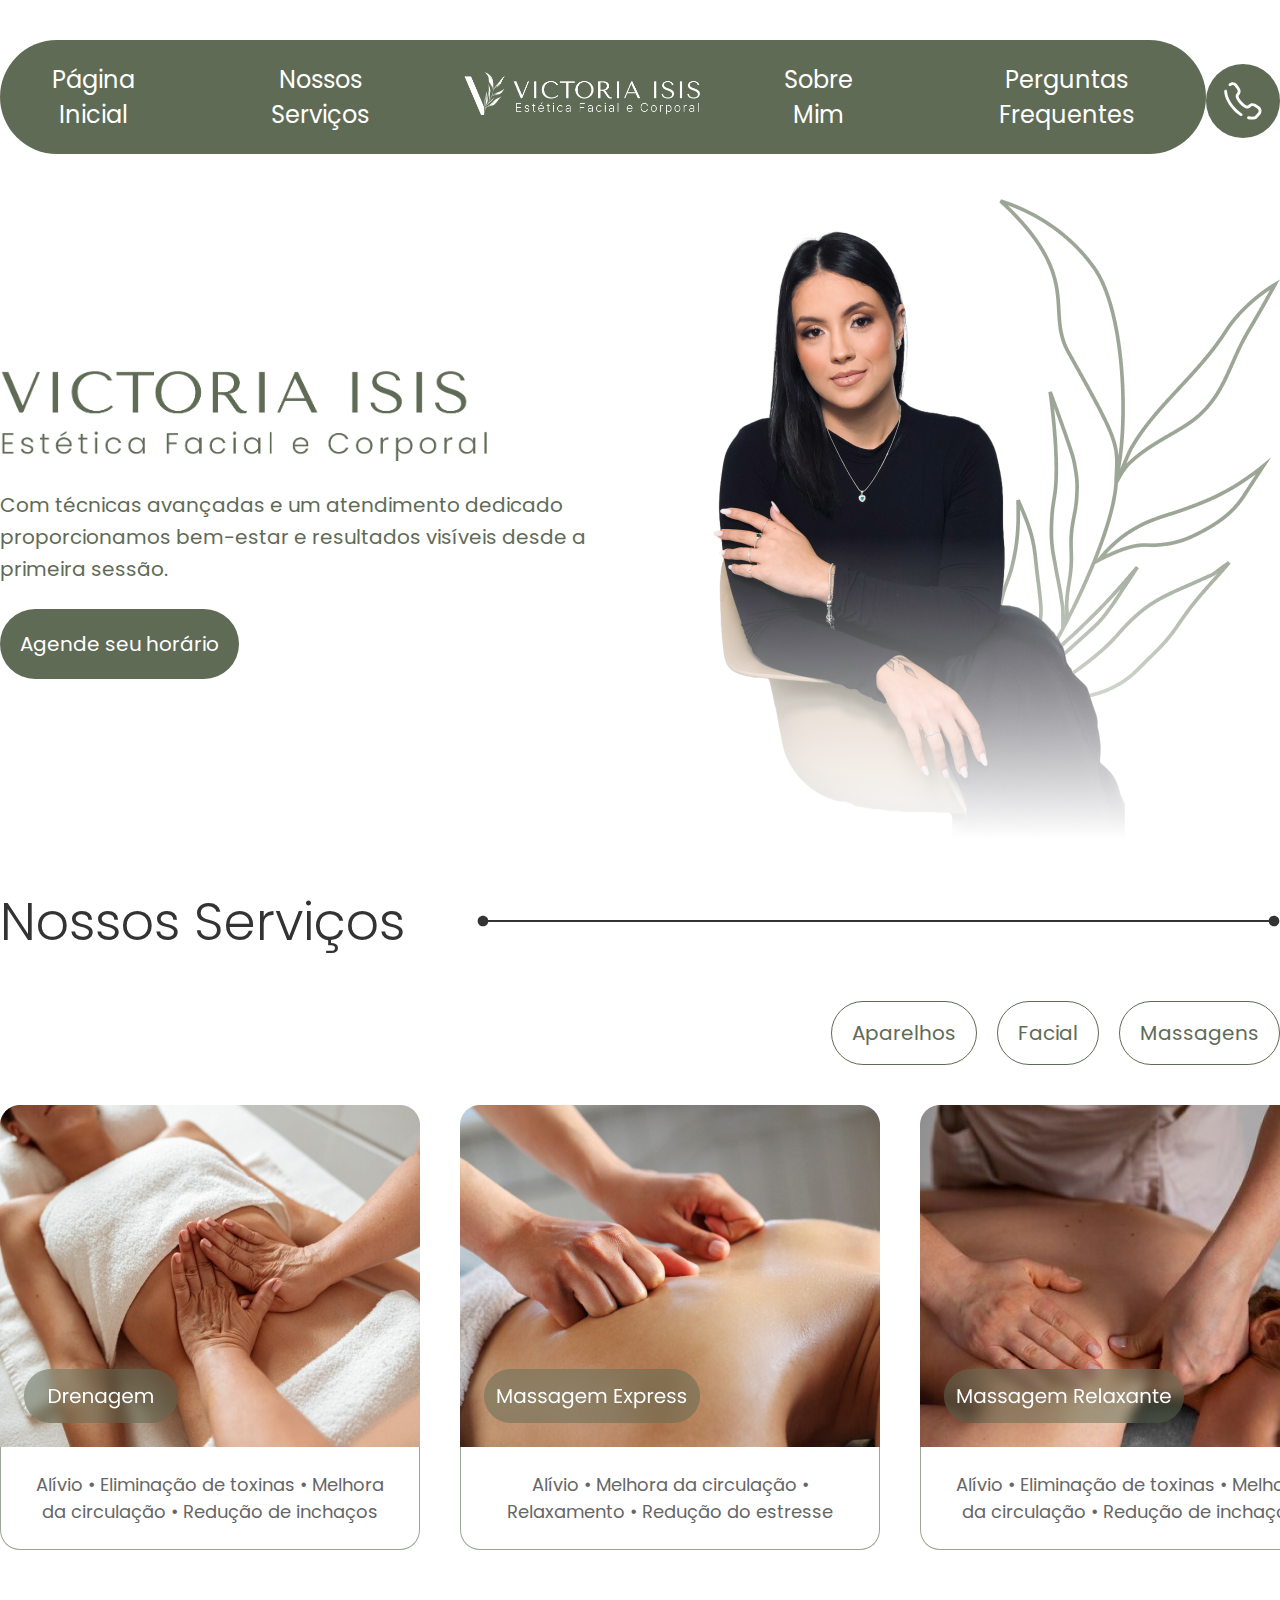
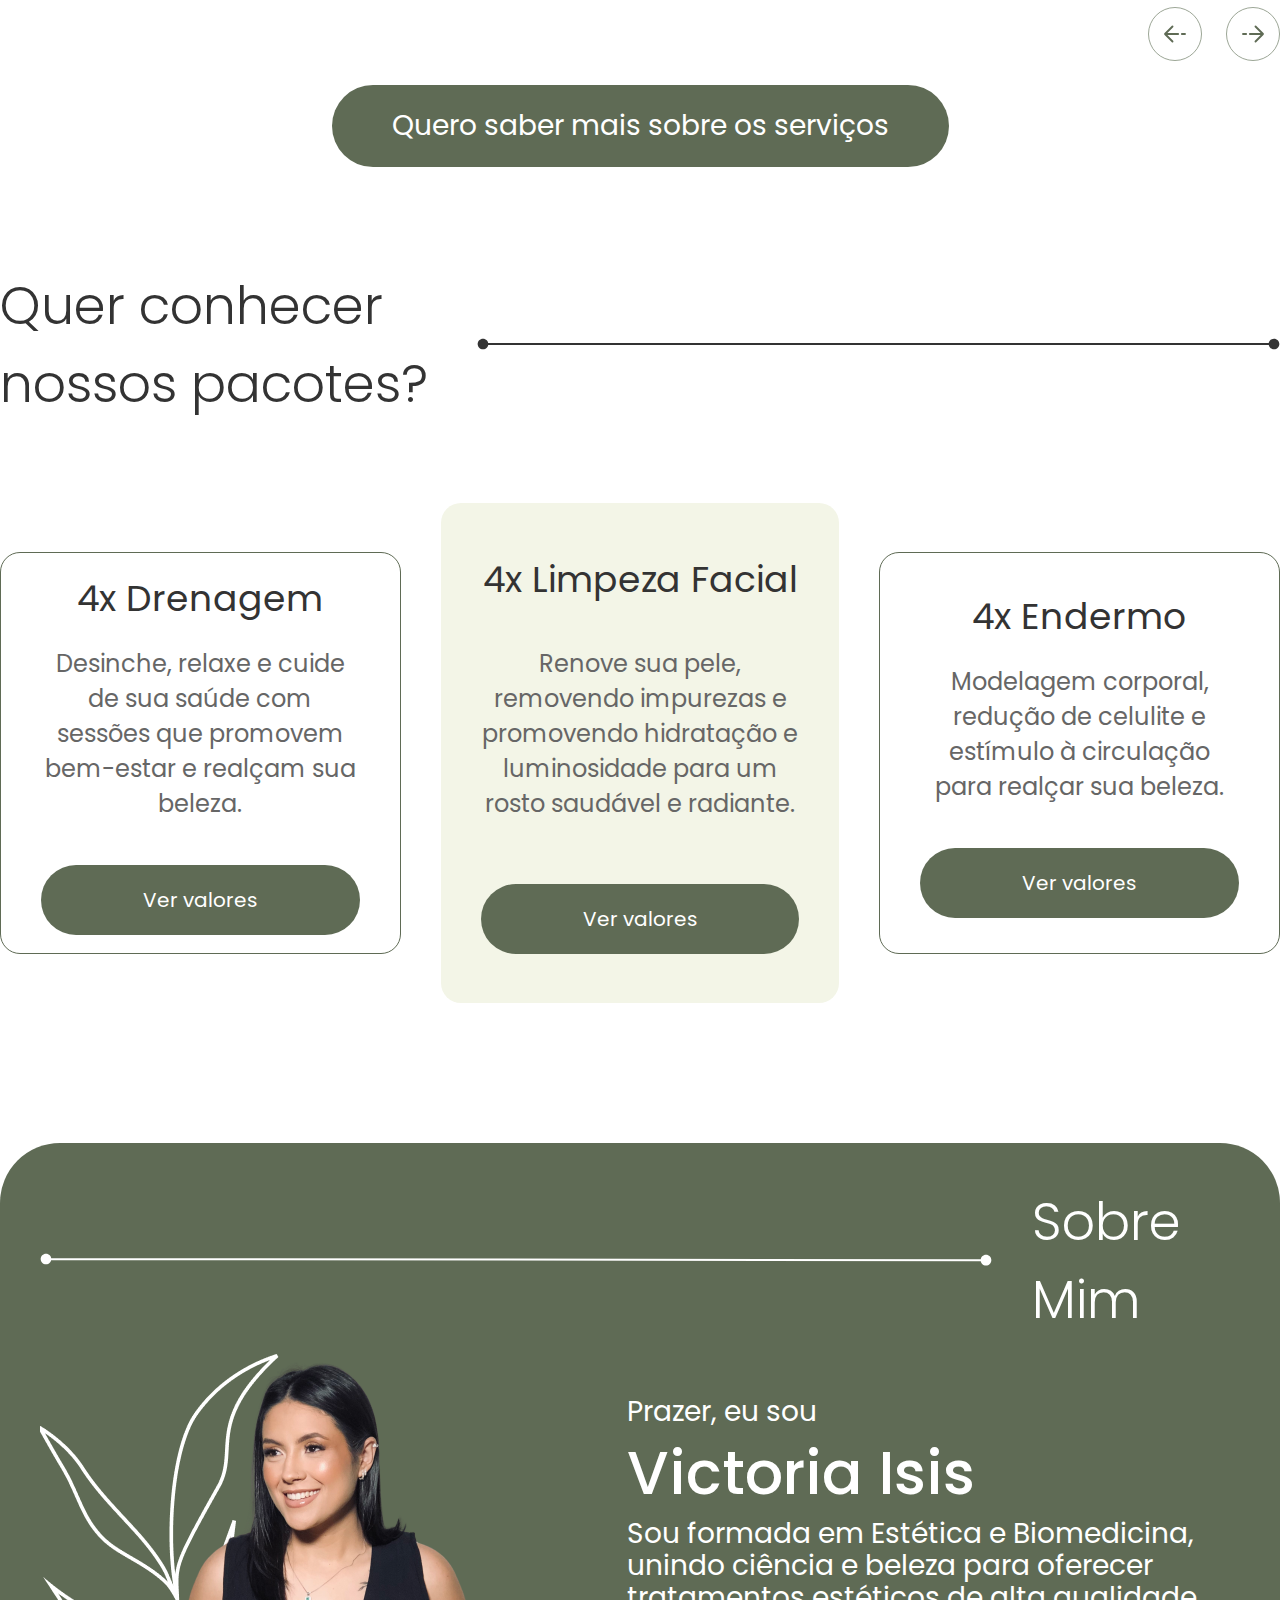
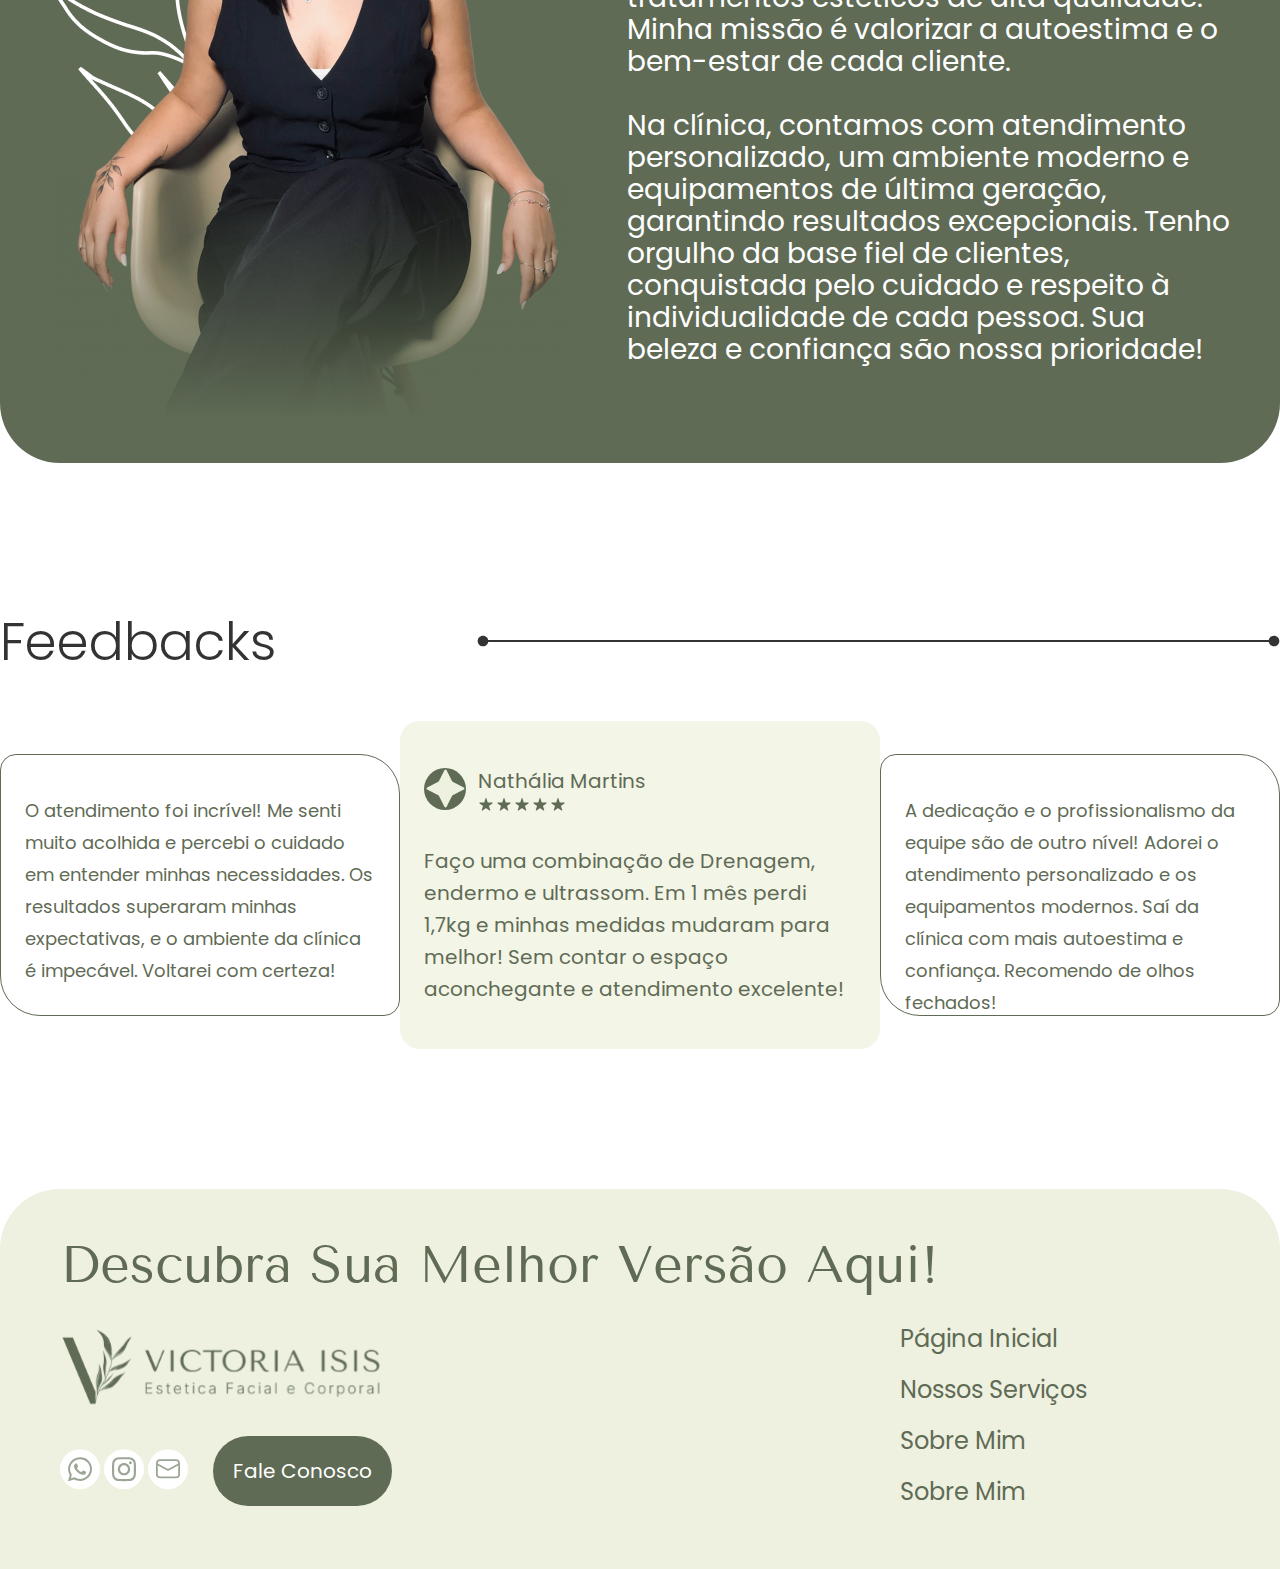
==== commit 21dc802d: "finalizacao da home" ====
--- a/index.html
+++ b/index.html
@@ -5,8 +5,8 @@
     <meta charset="UTF-8">
     <meta name="viewport" content="width=device-width, initial-scale=1.0">
     <title>Victoria Isis</title>
+    <link rel="icon" type="image/png" href="./assets/favicon.svg">
     <link rel="stylesheet" href="/style.css">
-
 </head>
 
 <body>
@@ -129,42 +129,44 @@
     </section>
     <section>
         <div class="container">
-            <div class="title-line">
-                <h1>
-                    Quer conhecer <br> nossos pacotes?
-                </h1>
-                <div class="line">
-                    <img src="./assets/line.svg" alt="">
-                </div>
-            </div>
-            <div class="box">
-                <!-- Drenagem -->
-                <div class="box-promotional">
-                    <h2>4x Drenagem</h2>
-                    <h4>Desinche, relaxe e cuide de sua saúde com sessões que promovem bem-estar e realçam sua beleza.
-                    </h4>
-                    <button class="btn-header">
-                        Ver valores
-                    </button>
-                </div>
-                <!-- Limpeza Facial -->
-                <div class="box-promotional-focus">
-                    <h2>4x Limpeza Facial</h2>
-                    <h4>Renove sua pele, removendo impurezas e promovendo hidratação e luminosidade para um rosto
-                        saudável e radiante.</h4>
-                    <button class="btn-header">
-                        Ver valores
-                    </button>
-                </div>
-                <!-- Endermo -->
-                <div class="box-promotional">
-                    <h2>4x Endermo</h2>
-                    <h4>Modelagem corporal, redução de celulite e estímulo à circulação para realçar sua beleza.</h4>
-                    <button class="btn-header">
-                        Ver valores
-                    </button>
-                </div>
-            </div>
+            <div class="content-box">
+                <div class="title-line">
+                    <h1>
+                        Quer conhecer <br> nossos pacotes?
+                    </h1>
+                    <div class="line">
+                        <img src="./assets/line.svg" alt="">
+                    </div>
+                </div>
+                <div class="box">
+                    <!-- Drenagem -->
+                    <div class="box-promotional">
+                        <h2>4x Drenagem</h2>
+                        <h4>Desinche, relaxe e cuide de sua saúde com sessões que promovem bem-estar e realçam sua beleza.
+                        </h4>
+                        <button class="btn-header">
+                            Ver valores
+                        </button>
+                    </div>
+                    <!-- Limpeza Facial -->
+                    <div class="box-promotional-focus">
+                        <h2>4x Limpeza Facial</h2>
+                        <h4>Renove sua pele, removendo impurezas e promovendo hidratação e luminosidade para um rosto
+                            saudável e radiante.</h4>
+                        <button class="btn-header">
+                            Ver valores
+                        </button>
+                    </div>
+                    <!-- Endermo -->
+                    <div class="box-promotional">
+                        <h2>4x Endermo</h2>
+                        <h4>Modelagem corporal, redução de celulite e estímulo à circulação para realçar sua beleza.</h4>
+                        <button class="btn-header">
+                            Ver valores
+                        </button>
+                    </div>
+            </div>
+        </div>
         </div>
     </section>
     <section>
@@ -187,7 +189,6 @@
                             <p class="text-about-me">Prazer, eu sou</p>
                             <h3>Victoria Isis</h3>
                             <p class="text-about-me">
-
                                 Sou formada em Estética e Biomedicina, unindo ciência e beleza para oferecer tratamentos
                                 estéticos de alta qualidade. Minha missão é valorizar a autoestima e o bem-estar de cada
                                 cliente.
@@ -203,4 +204,87 @@
             </div>
         </div>
     </section>
+    <section>
+        <div class="container">
+            <div class="content-feedback">
+                <div class="title-line">
+                    <h1>
+                        Feedbacks
+                    </h1>
+                    <div class="line">
+                        <img src="./assets/line.svg" alt="">
+                    </div>
+                </div>
+                <div class="feedbacks">
+                    <div class="cards-feedbacks">
+                        <div class="card-feedback">
+                            <p class="p-small">
+                                O atendimento foi incrível! Me senti muito acolhida e percebi o cuidado em entender
+                                minhas necessidades. Os resultados superaram minhas expectativas, e o ambiente da
+                                clínica é impecável. Voltarei com certeza!
+                            </p>
+                        </div>
+                    </div>
+                    <div class="cards-feedbacks-focus">
+                        <div class="data-user">
+                            <div class="img-star">
+                                <img src="./assets/star-perfil.svg" alt="">
+                            </div>
+                            <div class="name-star">
+                                <p class="p-large">Nathália Martins</p>
+                                <div class="stars">
+                                    <img src="./assets/stars-feedback.svg" alt="">
+                                </div>
+                            </div>
+                        </div>
+                        <p class="p-large">
+                            Faço uma combinação de Drenagem, endermo e ultrassom. Em 1 mês perdi 1,7kg e minhas
+                            medidas mudaram para melhor! Sem contar o espaço aconchegante e atendimento
+                            excelente!
+                        </p>
+                    </div>
+                    <div class="cards-feedbacks">
+                        <div class="card-feedback">
+                            <p class="p-small">
+                                A dedicação e o profissionalismo da equipe são de outro nível! Adorei o atendimento
+                                personalizado e os equipamentos modernos. Saí da clínica com mais autoestima e
+                                confiança. Recomendo de olhos fechados!
+                            </p>
+                        </div>
+                    </div>
+                </div>
+            </div>
+    </section>
+    <footer>
+        <div class="container">
+            <div class="footer">
+                <div class="footer-title">
+                    <p class="ptitle-large">Descubra Sua Melhor Versão Aqui!</p>
+                </div>
+                <div class="linkPages">
+                    <div class="links-logos">
+                        <div class="logo-footer">
+                            <img src="./assets/logo-footer.svg" alt="">
+                        </div>
+                        <div class="content-right-footer">
+                            <div class="links">
+                                <a href="#"><img src="./assets/whatsapp.svg" alt=""></a>
+                                <a href="#"><img src="./assets/instagram.svg" alt=""></a>
+                                <a href="#"><img src="./assets/mail.svg" alt=""></a>
+                            </div>
+                            <button class="btn-header margin-none">
+                                Fale Conosco
+                            </button>
+                        </div>
+                    </div>
+                    <div class="content-left-footer">
+                        <a href="#">Página Inicial</a>
+                        <a href="#">Nossos Serviços</a>
+                        <a href="#">Sobre Mim</a>
+                        <a href="#">Sobre Mim</a>
+                    </div>
+                </div>
+            </div>
+        </div>
+    </footer>
 </body>--- a/style.css
+++ b/style.css
@@ -10,13 +10,14 @@
 .container {
     max-width: 1440px;
     margin: 0 auto;
-    padding: 40px 0;
+
 }
 
 .content {
     display: flex;
     justify-content: space-between;
     align-items: center;
+    margin-top: 40px;
 }
 
 .navbar-flex {
@@ -64,6 +65,7 @@
 .header-flex {
     display: flex;
     align-items: center;
+    margin-top: 40px;
 }
 
 p {
@@ -83,6 +85,7 @@
     font-size: 20px;
     border: none;
     cursor: pointer;
+    margin-top: 24px;
 }
 
 .btn-header:hover {
@@ -94,6 +97,7 @@
 .size-img {
     width: 520px;
     height: 102px;
+    margin-bottom: 24px;
 }
 
 /* =========== Carrossel ============= */
@@ -224,7 +228,11 @@
     transition: .3s linear;
 }
 
-/* =========== Sessão Pacotes */
+/* =========== Sessão Pacotes ============= */
+
+.content-box {
+    margin: 100px 0;
+}
 
 .box {
     display: flex;
@@ -253,7 +261,6 @@
     background-color: #F3F5E7;
     gap: 20px;
     padding: 40px;
-    /* border: 1px solid #5F6B55; */
     border-radius: 20px;
     text-align: center;
     width: 400px;
@@ -291,6 +298,10 @@
     align-items: center;
 }
 
+.about {
+    margin: 60px 0;
+}
+
 .head-line {
     display: flex;
     align-items: center;
@@ -327,4 +338,102 @@
     align-items: center;
     justify-content: space-between;
     gap: 60px;
+}
+
+/* ======== Feedbacks ========== */
+
+.content-feedback {
+    margin: 140px 0;
+}
+
+.feedbacks {
+    display: flex;
+    align-items: center;
+    justify-content: space-between;
+}
+
+.cards-feedbacks {
+    width: 388px;
+    height: 180px;
+    padding: 40px 24px;
+    border: 1px solid #5F6B55;
+    border-radius: 16px 40px;
+    text-align: center;
+}
+
+.p-small, p {
+    font-size: 18px;
+    line-height: 32px;
+    margin: 0;
+}
+
+.cards-feedbacks-focus {
+    width: 480px;
+    height: 280px;
+    display: flex;
+    flex-direction: column;
+    justify-content: center;
+    gap: 28px;
+    padding: 24px;
+    border-radius: 20px;
+    background-color: #F3F5E7;
+}
+
+.p-large, p {
+    text-align: left;
+    font-size: 20px;
+    color: #5F6B55;
+}
+
+.data-user {
+    display: flex;
+    align-items: center;
+    gap: 12px;
+}
+
+/* =============== Footer ================ */
+
+footer {
+    padding: 60px;
+    background-color: #EEF1E0;
+    border-radius: 60px 60px 0px 0;
+}
+
+.footer-title p{
+    font-family: Tenor sans;
+    font-size: 52px;
+    margin-bottom: 40px;
+}
+
+.content-right-footer, .linkPages  {
+    display: flex;
+    justify-content: space-between;
+    align-items: center;
+}
+
+.logo-footer {
+    margin-bottom: 20px;
+}
+
+.content-left-footer {
+    width: 320px;
+    display: flex;
+    flex-direction: column;
+    gap: 16px;
+    font-family: poppins;
+    font-size: 24px;
+    text-decoration: none;
+}
+
+a {
+    text-decoration: none;
+    color: #5F6B55;
+}
+
+a:hover {
+    color: #F3F5E7;
+}
+
+.margin-none {
+    margin: 0;
 }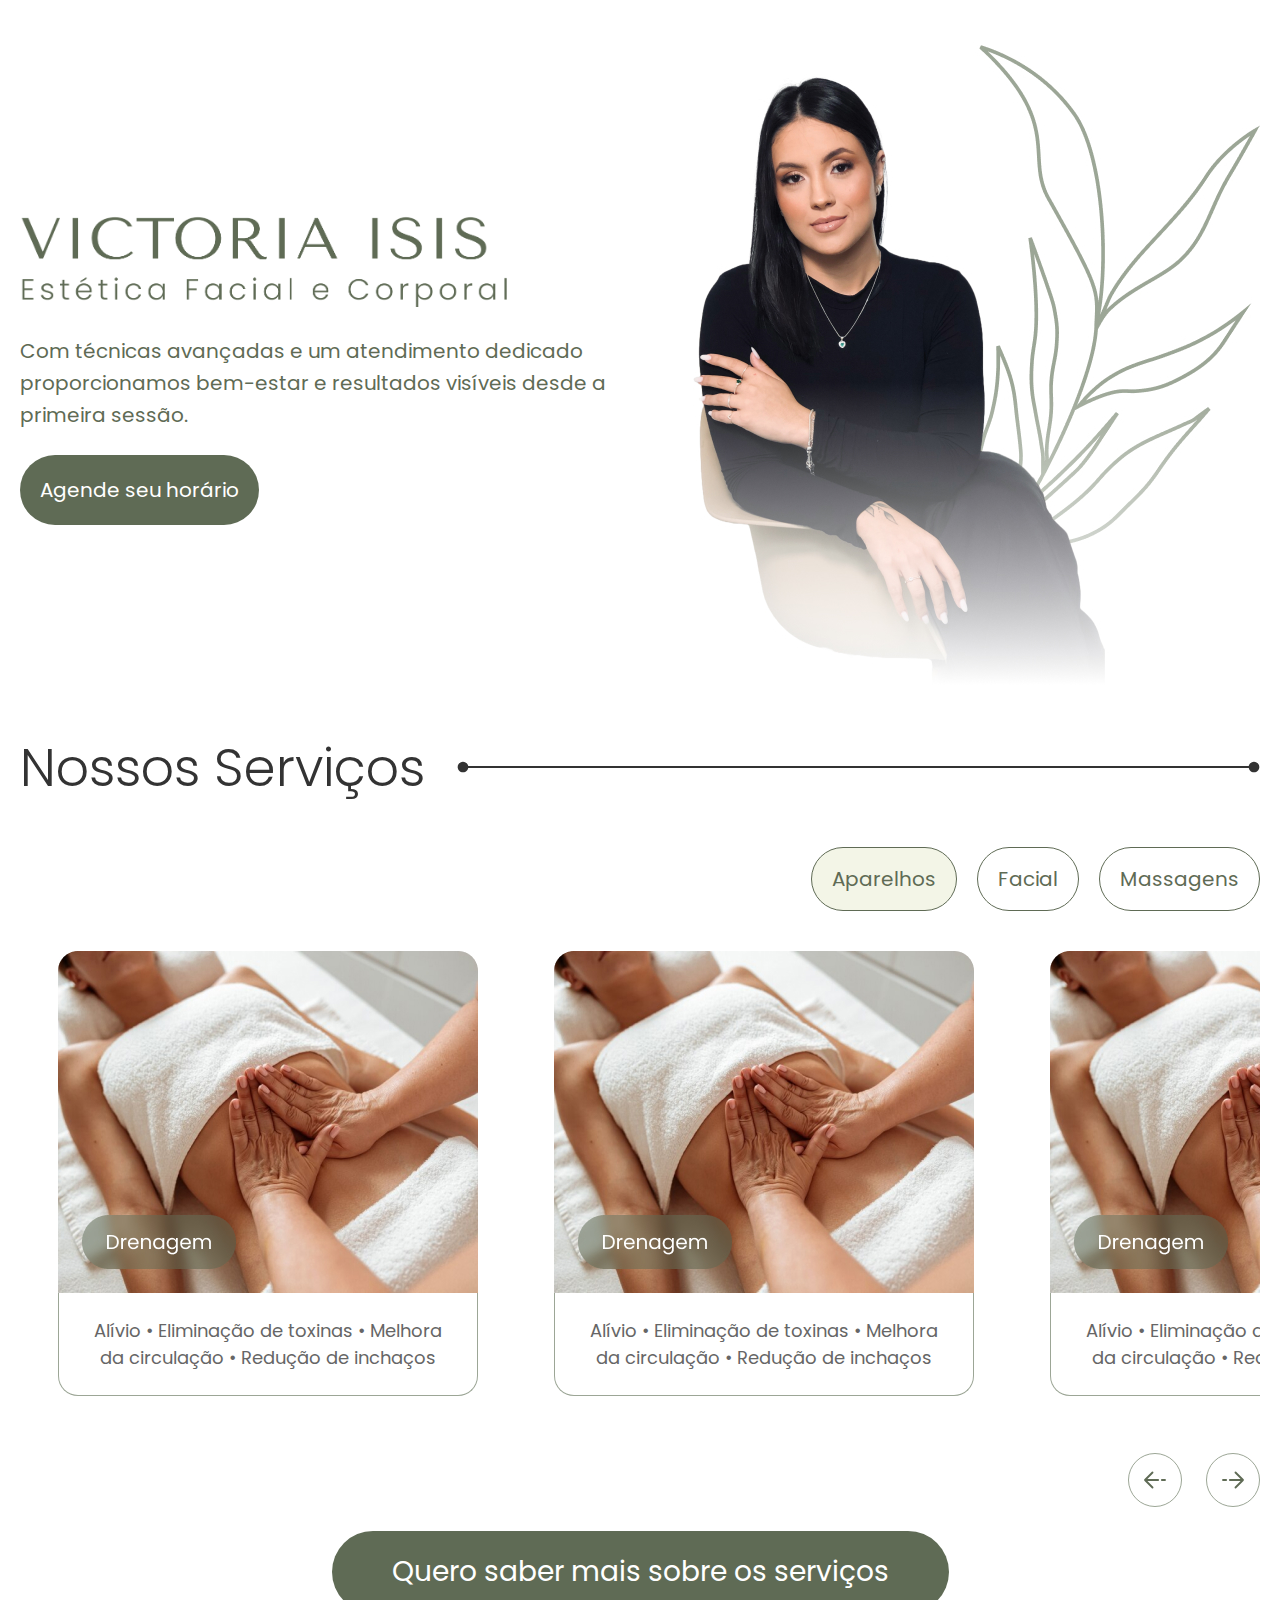
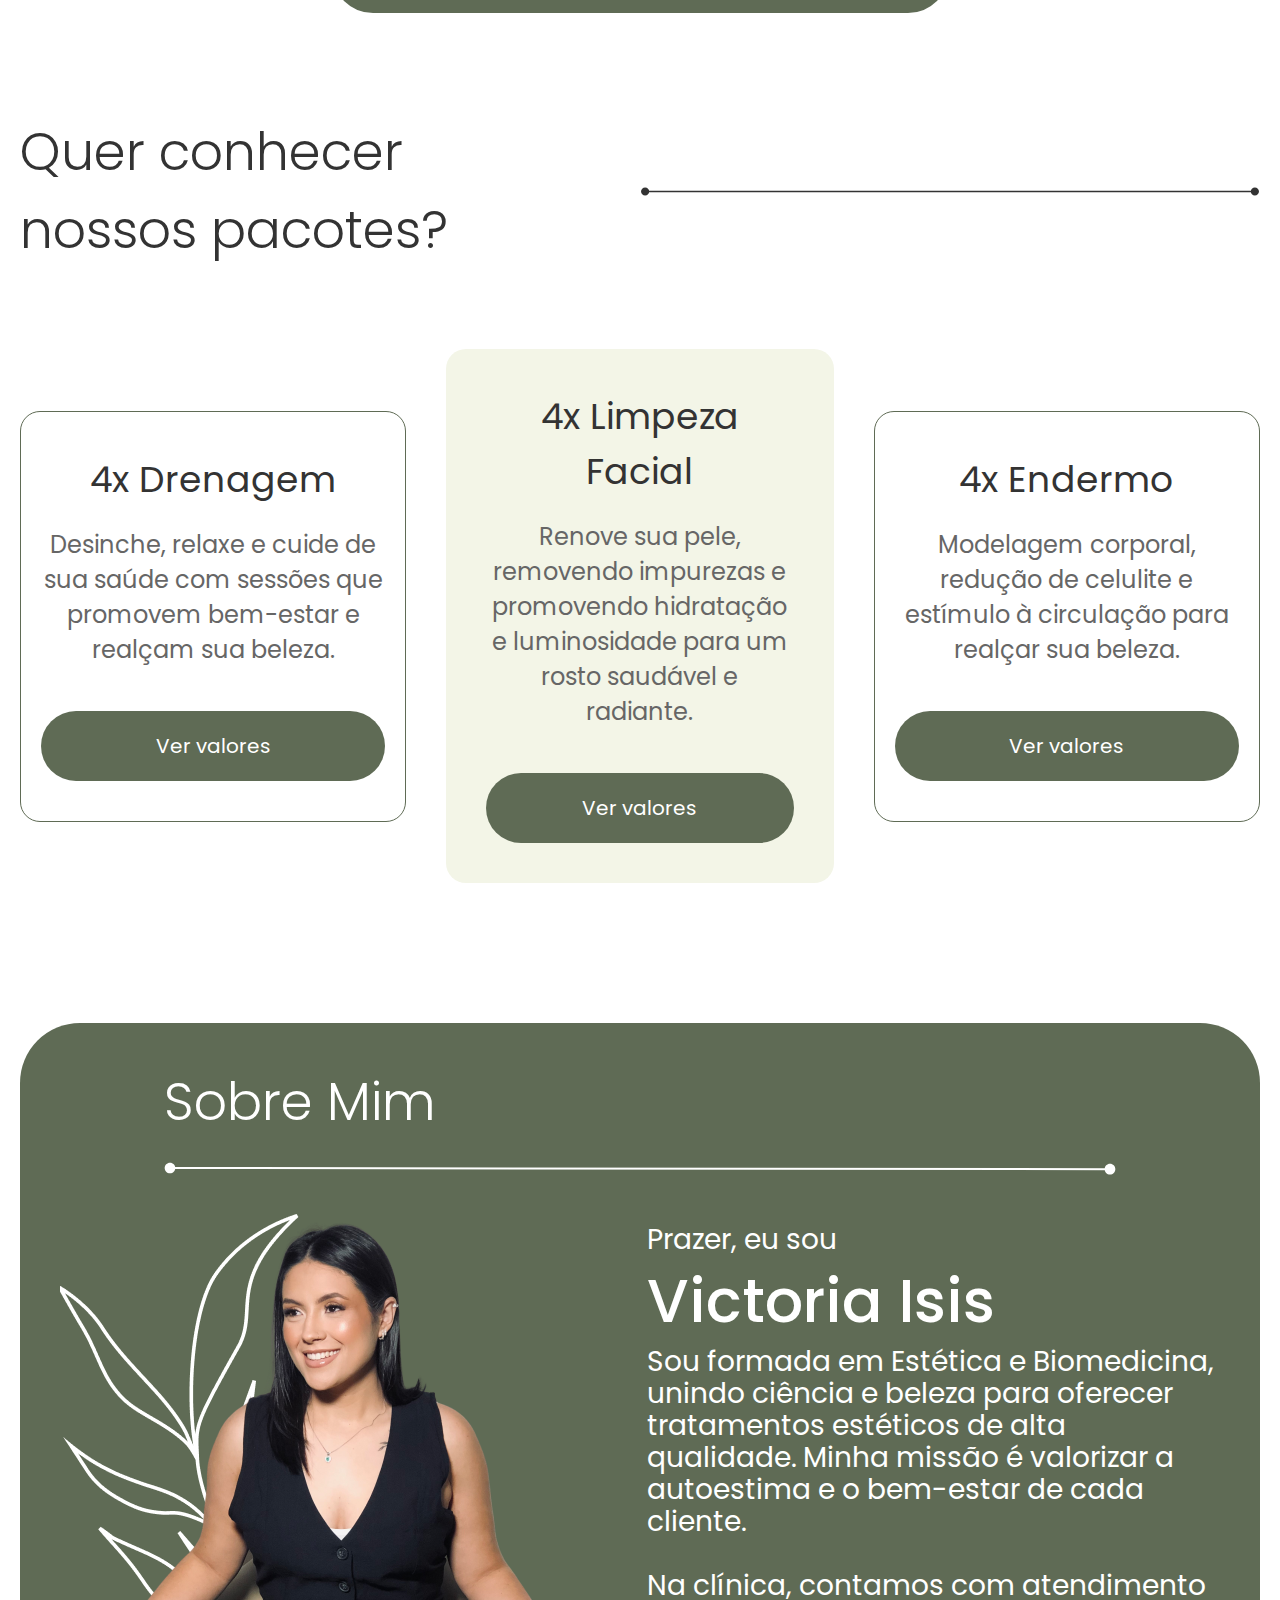
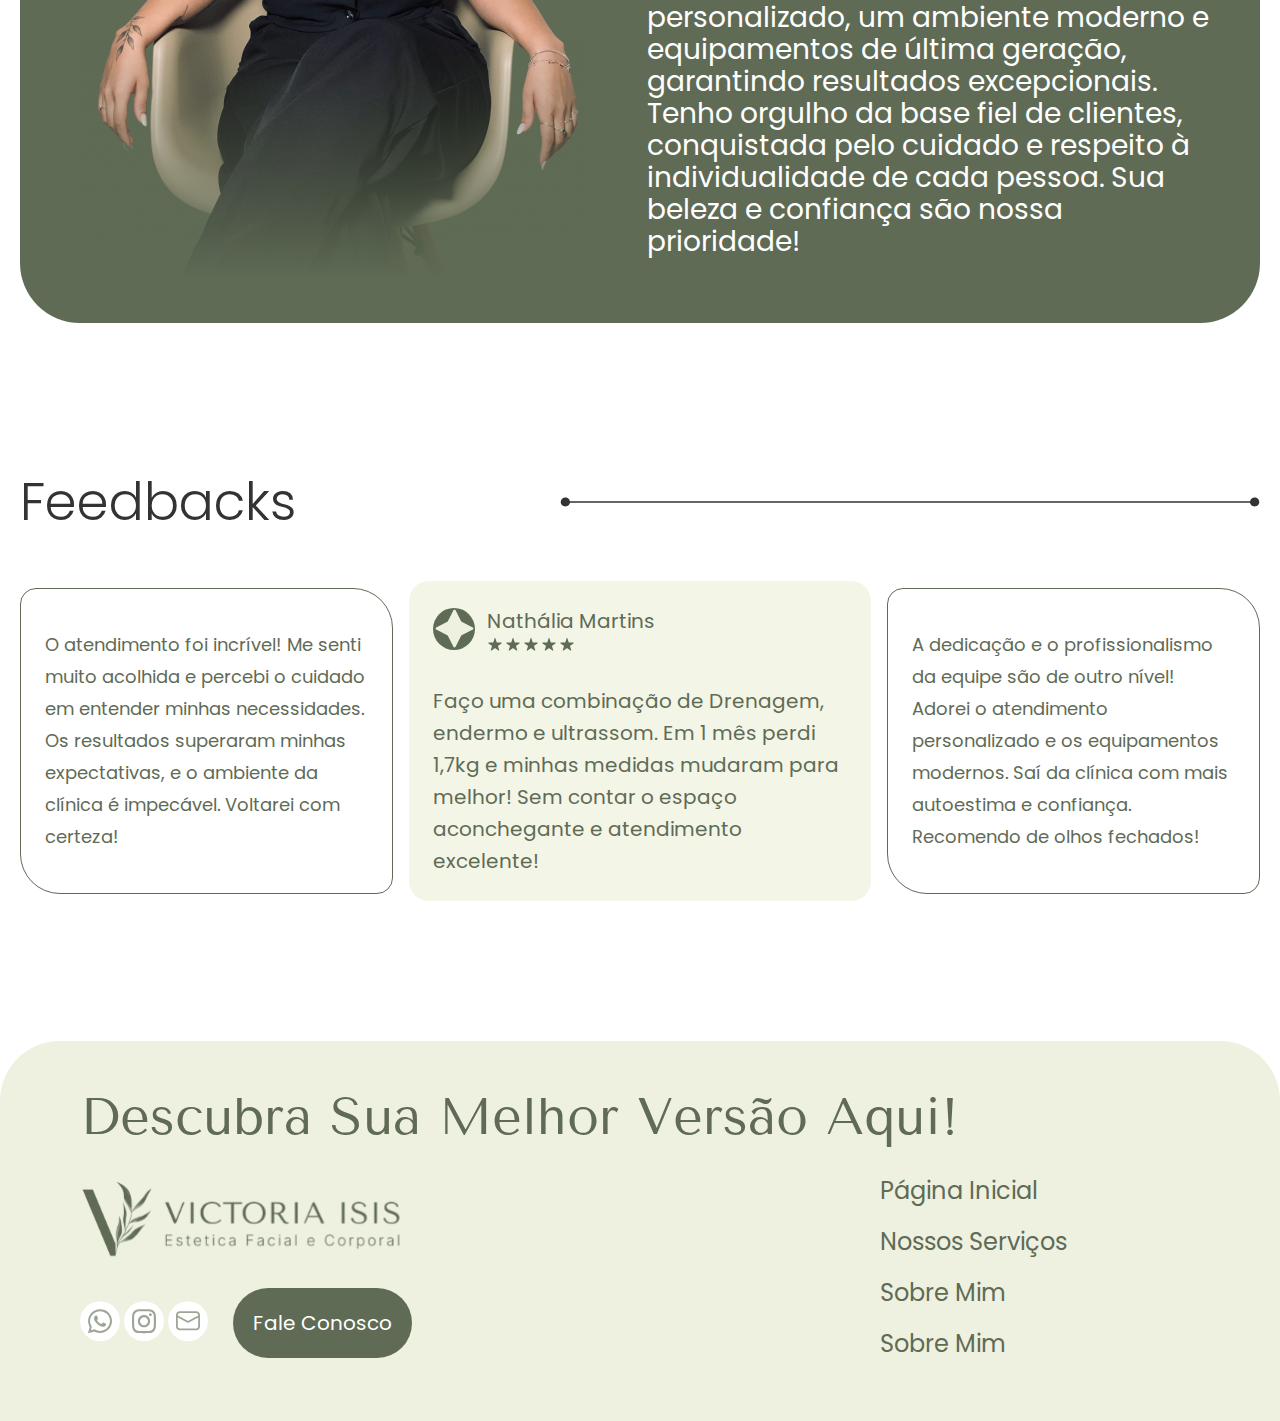
==== commit 95959249: "feat: Responsive page" ====
--- a/index.html
+++ b/index.html
@@ -7,10 +7,34 @@
     <title>Victoria Isis</title>
     <link rel="icon" type="image/png" href="./assets/favicon.svg">
     <link rel="stylesheet" href="/style.css">
+    <link rel="stylesheet" href="https://cdn.jsdelivr.net/npm/swiper@11/swiper-bundle.min.css" />
+
+    <style>
+ .swiper {
+      width: 100%;
+      height: 100%;
+    }
+
+    .swiper-slide {
+      text-align: center;
+      font-size: 18px;
+      background: #fff;
+      display: flex;
+      justify-content: center;
+      align-items: center;
+    }
+
+    .swiper-slide img {
+      display: block;
+      width: 100%;
+      height: 100%;
+      object-fit: cover;
+    }
+    </style>
 </head>
 
 <body>
-    <nav>
+    <nav class="hidden">
         <div class="container">
             <div class="content">
                 <div class="navbar-flex">
@@ -50,6 +74,8 @@
             </div>
         </div>
     </header>
+
+    
     <section class="container">
         <div class="content-carroussel">
             <div class="title-line">
@@ -62,57 +88,177 @@
             </div>
             <div class="container-carrossel">
                 <div class="tab-menu">
-                    <button class="menu">Aparelhos</button>
+                    <button class="menu active">Aparelhos</button>
                     <button class="menu">Facial</button>
                     <button class="menu">Massagens</button>
                 </div>
-                <div class="cards">
-                    <!-- ======= Drenagem ======== -->
-                    <div class="card">
-                        <div class="img">
-                            <img src="./assets/drenagem.jpg" alt="Imagem de drenagem linfática">
-                        </div>
-                        <div class="description">
-                            <h5>
-                                Alívio • Eliminação de toxinas • Melhora da circulação • Redução de inchaços
-                            </h5>
-                        </div>
-                    </div>
-                    <!-- ======= Massagem Express ======== -->
-                    <div class="card">
-                        <div class="img">
-                            <img src="./assets/massagem-express.jpg" alt="Imagem de massagem nas costas">
-                        </div>
-                        <div class="description">
-                            <h5>
-                                Alívio • Melhora da circulação • Relaxamento • Redução do estresse
-                            </h5>
-                        </div>
-                    </div>
-                    <!-- ======= Massagem Relaxante ======== -->
-                    <div class="card">
-                        <div class="img">
-                            <img src="./assets/massagem-relaxante.jpg" alt="Imagem de massagem nos ombros">
-                        </div>
-                        <div class="description">
-                            <h5>
-                                Alívio • Eliminação de toxinas • Melhora da circulação • Redução de inchaços
-                            </h5>
-                        </div>
-                    </div>
-                    <!-- ======= Massagem Modeladora ======== -->
-                    <!-- <div class="card">
-                        <div class="img">
-                            <img src="./assets/modeladora.jpg" alt="Imagem de massagem nos ombros">
-                        </div>
-                        <div class="description">
-                            <h5>
-                                Aumento da elasticidade • Diminuição da celulite • Melhora da circulação • Redução de
-                                Gordura
-                            </h5>
-                        </div>
-                    </div> -->
-                </div>
+
+                <div class="container-carrossel">
+
+                    <!-- Swipers -->
+                    <div class="swiper-wrapper-container">
+                      <div class="swiper aparelhos">
+                        <div class="swiper-wrapper">
+                          <div class="swiper-slide">
+                            <div class="card">
+                              <div class="img">
+                                <img src="./assets/drenagem.jpg" alt="Imagem de drenagem linfática">
+                              </div>
+                              <div class="description">
+                                <h5>Alívio • Eliminação de toxinas • Melhora da circulação • Redução de inchaços</h5>
+                              </div>
+                            </div>
+                          </div>
+
+                          <div class="swiper-slide">
+                            <div class="card">
+                              <div class="img">
+                                <img src="./assets/drenagem.jpg" alt="Imagem de drenagem linfática">
+                              </div>
+                              <div class="description">
+                                <h5>Alívio • Eliminação de toxinas • Melhora da circulação • Redução de inchaços</h5>
+                              </div>
+                            </div>
+                          </div>
+
+                          <div class="swiper-slide">
+                            <div class="card">
+                              <div class="img">
+                                <img src="./assets/drenagem.jpg" alt="Imagem de drenagem linfática">
+                              </div>
+                              <div class="description">
+                                <h5>Alívio • Eliminação de toxinas • Melhora da circulação • Redução de inchaços</h5>
+                              </div>
+                            </div>
+                          </div>
+
+
+                          <div class="swiper-slide">
+                            <div class="card">
+                              <div class="img">
+                                <img src="./assets/drenagem.jpg" alt="Imagem de drenagem linfática">
+                              </div>
+                              <div class="description">
+                                <h5>Alívio • Eliminação de toxinas • Melhora da circulação • Redução de inchaços</h5>
+                              </div>
+                            </div>
+                          </div>
+                          
+                          <!-- Adicione mais slides aqui -->
+                        </div>
+                        <div class="swiper-button-next hidden"></div>
+                        <div class="swiper-button-prev hidden"></div>
+                      </div>
+                  
+                      <div class="swiper facial hidden">
+                        <div class="swiper-wrapper">
+                          <div class="swiper-slide">
+                            <div class="card">
+                              <div class="img">
+                                <img src="./assets/drenagem.jpg" alt="Imagem de drenagem linfática">
+                              </div>
+                              <div class="description">
+                                <h5>Teste 1</h5>
+                              </div>
+                            </div>
+                          </div>
+
+
+                          <div class="swiper-slide">
+                            <div class="card">
+                              <div class="img">
+                                <img src="./assets/drenagem.jpg" alt="Imagem de drenagem linfática">
+                              </div>
+                              <div class="description">
+                                <h5>Teste 1</h5>
+                              </div>
+                            </div>
+                          </div>
+
+
+                          <div class="swiper-slide">
+                            <div class="card">
+                              <div class="img">
+                                <img src="./assets/drenagem.jpg" alt="Imagem de drenagem linfática">
+                              </div>
+                              <div class="description">
+                                <h5>Teste 1</h5>
+                              </div>
+                            </div>
+                          </div>
+
+
+                          <div class="swiper-slide">
+                            <div class="card">
+                              <div class="img">
+                                <img src="./assets/drenagem.jpg" alt="Imagem de drenagem linfática">
+                              </div>
+                              <div class="description">
+                                <h5>Teste 1</h5>
+                              </div>
+                            </div>
+                          </div>
+                          <!-- Adicione mais slides aqui -->
+                        </div>
+                        <div class="swiper-button-next hidden"></div>
+                        <div class="swiper-button-prev hidden"></div>
+                      </div>
+                  
+                      <div class="swiper massagens hidden">
+                        <div class="swiper-wrapper">
+                          <div class="swiper-slide">
+                            <div class="card">
+                              <div class="img">
+                                <img src="./assets/drenagem.jpg" alt="Imagem de drenagem linfática">
+                              </div>
+                              <div class="description">
+                                <h5>Teste 2</h5>
+                              </div>
+                            </div>
+                          </div>
+
+                          <div class="swiper-slide">
+                            <div class="card">
+                              <div class="img">
+                                <img src="./assets/drenagem.jpg" alt="Imagem de drenagem linfática">
+                              </div>
+                              <div class="description">
+                                <h5>Teste 2</h5>
+                              </div>
+                            </div>
+                          </div>
+
+
+                          <div class="swiper-slide">
+                            <div class="card">
+                              <div class="img">
+                                <img src="./assets/drenagem.jpg" alt="Imagem de drenagem linfática">
+                              </div>
+                              <div class="description">
+                                <h5>Teste 2</h5>
+                              </div>
+                            </div>
+                          </div>
+
+
+                          <div class="swiper-slide">
+                            <div class="card">
+                              <div class="img">
+                                <img src="./assets/drenagem.jpg" alt="Imagem de drenagem linfática">
+                              </div>
+                              <div class="description">
+                                <h5>Teste 2</h5>
+                              </div>
+                            </div>
+                          </div>
+                          <!-- Adicione mais slides aqui -->
+                        </div>
+                        <div class="swiper-button-next hidden"></div>
+                        <div class="swiper-button-prev hidden"></div>
+                      </div>
+                    </div>
+                </div>
+
                 <div class="buttons-left-right">
                     <button class="left">
                         <img src="./assets/button-left.svg" alt="">
@@ -127,7 +273,25 @@
             </div>
         </div>
     </section>
-    <section>
+
+
+
+
+
+
+
+
+
+
+
+
+
+
+
+
+
+
+    <section class="pacotes">
         <div class="container">
             <div class="content-box">
                 <div class="title-line">
@@ -287,4 +451,8 @@
             </div>
         </div>
     </footer>
+
+    <script src="https://cdn.jsdelivr.net/npm/swiper@11/swiper-bundle.min.js"></script>
+    <script src="./script.js"></script>
+
 </body>--- a/style.css
+++ b/style.css
@@ -1,439 +1,656 @@
-@import url('https://fonts.googleapis.com/css2?family=Poppins:ital,wght@0,100;0,200;0,300;0,400;0,500;0,600;0,700;0,800;0,900;1,100;1,200;1,300;1,400;1,500;1,600;1,700;1,800;1,900&family=Tenor+Sans&display=swap');
-
+@import url("https://fonts.googleapis.com/css2?family=Poppins:ital,wght@0,100;0,200;0,300;0,400;0,500;0,600;0,700;0,800;0,900;1,100;1,200;1,300;1,400;1,500;1,600;1,700;1,800;1,900&family=Tenor+Sans&display=swap");
+* {
+  margin: 0;
+  padding: 0;
+  box-sizing: border-box;
+}
 body {
-    background-color: #fff;
-    margin: 0;
+  background-color: #fff;
+  margin: 0;
+}
+.hidden {
+  display: none !important;
 }
 
 /* ================ Navbar ================== */
 
 .container {
-    max-width: 1440px;
-    margin: 0 auto;
-
+  max-width: 1440px;
+  margin: 0 auto;
+  padding-left: 20px;
+  padding-right: 20px;
 }
 
 .content {
-    display: flex;
-    justify-content: space-between;
-    align-items: center;
-    margin-top: 40px;
+  display: flex;
+  justify-content: space-between;
+  align-items: center;
+  margin-top: 40px;
 }
 
 .navbar-flex {
-    display: flex;
-    background-color: #5F6B55;
-    border-radius: 80px;
+  display: flex;
+  background-color: #5f6b55;
+  border-radius: 80px;
 }
 
 .size-logo {
-    width: 245px;
-    height: 52px;
+  width: 245px;
+  height: 52px;
 }
 
 .contact-us img {
-    margin-top: 12px;
+  margin-top: 12px;
 }
 
 ul {
-    display: flex;
-    align-items: center;
-    margin: 0;
-    padding: 6px;
-    gap: 40px;
+  display: flex;
+  align-items: center;
+  margin: 0;
+  padding: 6px;
+  gap: 40px;
 }
 
 .slider-menu {
-    text-decoration: none;
-    display: inline-block;
-    text-align: center;
-    color: #fff;
-    border-radius: 50px;
-    font-family: Poppins;
-    font-size: 24px;
-    padding: 16px 20px;
+  text-decoration: none;
+  display: inline-block;
+  text-align: center;
+  color: #fff;
+  border-radius: 50px;
+  font-family: Poppins;
+  font-size: 24px;
+  padding: 16px 20px;
 }
 
 .slider-menu:hover {
-    background-color: #FFF;
-    color: #5F6B55;
-    transition: .3s linear;
+  background-color: #fff;
+  color: #5f6b55;
+  transition: 0.3s linear;
 }
 
 /* ================= HEADER ================== */
 
 .header-flex {
-    display: flex;
-    align-items: center;
-    margin-top: 40px;
+  display: flex;
+  align-items: center;
+  margin-top: 40px;
 }
 
 p {
-    font-family: Poppins;
-    font-size: 24px;
-    line-height: 129%;
-    color: #333;
+  font-family: Poppins;
+  font-size: 24px;
+  line-height: 129%;
+  color: #333;
 }
 
 .btn-header {
-    padding: 20px;
-    text-align: center;
-    border-radius: 50px;
-    background-color: #5F6B55;
-    color: #fff;
-    font-family: poppins;
-    font-size: 20px;
-    border: none;
-    cursor: pointer;
-    margin-top: 24px;
+  padding: 20px;
+  text-align: center;
+  border-radius: 50px;
+  background-color: #5f6b55;
+  color: #fff;
+  font-family: poppins;
+  font-size: 20px;
+  border: none;
+  cursor: pointer;
+  margin-top: 24px;
 }
 
 .btn-header:hover {
-    background-color: #F3F5E7;
-    color: #5F6B55;
-    transition: .3s linear;
+  background-color: #f3f5e7;
+  color: #5f6b55;
+  transition: 0.3s linear;
 }
 
 .size-img {
-    width: 520px;
-    height: 102px;
-    margin-bottom: 24px;
+  width: 520px;
+  height: 102px;
+  margin-bottom: 24px;
 }
 
 /* =========== Carrossel ============= */
 
 .title-line {
-    display: flex;
-    align-items: center;
-    justify-content: space-between;
-    margin: 40px 0;
+  display: flex;
+  align-items: center;
+  justify-content: space-between;
+  margin: 40px 0;
 }
 
 h1 {
-    font-family: Poppins;
-    font-size: 52px;
-    font-weight: 300;
-    color: #333;
-    margin: 0;
+  font-family: Poppins;
+  font-size: 52px;
+  font-weight: 300;
+  color: #333;
+  margin: 0;
 }
 
 .tab-menu {
-    display: flex;
-    justify-content: right;
-    gap: 20px;
-    margin-bottom: 40px;
+  display: flex;
+  justify-content: right;
+  gap: 20px;
+  margin-bottom: 40px;
 }
 
 .menu {
-    padding: 16px 20px;
-    background-color: #FFF;
-    border: 1px solid #5F6B55;
-    border-radius: 50px;
-    font-family: Poppins;
-    font-size: 20px;
-    color: #5F6B55;
-    cursor: pointer;
-}
-
-.menu:hover {
-    background-color: #F3F5E7;
-    color: #5F6B55;
-    transition: .3s linear;
+  padding: 16px 20px;
+  background-color: #fff;
+  border: 1px solid #5f6b55;
+  border-radius: 50px;
+  font-family: Poppins;
+  font-size: 20px;
+  color: #5f6b55;
+  cursor: pointer;
+  transition: 0.3s linear;
+}
+
+.menu:hover,
+.menu.active {
+  background-color: #f3f5e7;
+  color: #5f6b55;
 }
 
 .cards {
-    display: flex;
-    justify-content: space-between;
-    gap: 40px;
+  display: flex;
+  justify-content: space-between;
+  gap: 40px;
 }
 
 .card {
-    width: 420px;
-    height: 462px;
+  width: 420px;
+  height: 462px;
 }
 
 .img {
-    width: 100%;
-    height: 342px;
+  width: 100%;
+  height: 342px;
 }
 
 .description {
-    border-left: 1px solid #9CA696;
-    border-right: 1px solid #9CA696;
-    border-bottom: 1px solid #9CA696;
-    border-radius: 0 0 20px 20px;
-    padding: 24px;
+  border-left: 1px solid #9ca696;
+  border-right: 1px solid #9ca696;
+  border-bottom: 1px solid #9ca696;
+  border-radius: 0 0 20px 20px;
+  padding: 24px;
 }
 
 h5 {
-    margin: 0;
-    padding: 0;
-    color: #666;
-    font-family: poppins;
-    font-size: 18px;
-    font-weight: 400;
-    text-align: center;
+  margin: 0;
+  padding: 0;
+  color: #666;
+  font-family: poppins;
+  font-size: 18px;
+  font-weight: 400;
+  text-align: center;
 }
 
 .buttons-left-right {
-    text-align: right;
-    margin-top: 40px;
+  text-align: right;
+  margin-top: 40px;
 }
 
 button {
-    background-color: #fff;
-    border: none;
-    padding: 0;
+  background-color: #fff;
+  border: none;
+  padding: 0;
 }
 
 .left {
-    margin-right: 20px;
-    cursor: pointer;
-    width: 54px;
-    height: 54px;
+  margin-right: 20px;
+  cursor: pointer;
+  width: 54px;
+  height: 54px;
 }
 
 .right {
-    cursor: pointer;
-    width: 54px;
-    height: 54px;
+  cursor: pointer;
+  width: 54px;
+  height: 54px;
 }
 
 .left:hover,
 .right:hover {
-    background-color: #F3F5E7;
-    border-radius: 50%;
-    transition: .3s linear;
+  background-color: #f3f5e7;
+  border-radius: 50%;
+  transition: 0.3s linear;
 }
 
 .container-morePacks {
+  display: flex;
+  justify-content: center;
+}
+
+.btn-morePacks {
+  font-family: Poppins;
+  font-size: 28px;
+  text-decoration: none;
+  color: #fff;
+  background-color: #5f6b55;
+  padding: 20px 60px;
+  border-radius: 50px;
+  margin-top: 20px;
+}
+
+.btn-morePacks:hover {
+  background-color: #f3f5e7;
+  color: #5f6b55;
+  transition: 0.3s linear;
+}
+
+/* =========== Sessão Pacotes ============= */
+
+.content-box {
+  margin: 100px 0;
+}
+
+.box {
+  display: flex;
+  align-items: center;
+  gap: 40px;
+  padding: 40px 0;
+}
+
+.box-promotional {
+  width: 400px;
+  height: auto;
+  display: flex;
+  flex-direction: column;
+  justify-content: center;
+  gap: 20px;
+  padding: 40px 20px;
+  border: 1px solid #5f6b55;
+  border-radius: 20px;
+  text-align: center;
+}
+
+.box-promotional-focus {
+  display: flex;
+  flex-direction: column;
+  justify-content: space-around;
+  background-color: #f3f5e7;
+  gap: 20px;
+  padding: 40px;
+  border-radius: 20px;
+  text-align: center;
+  width: 400px;
+  height: auto;
+}
+
+h2 {
+  font-family: Poppins;
+  font-size: 36px;
+  font-weight: 400;
+  color: #333;
+  margin: 0;
+  padding: 0;
+}
+
+h4 {
+  font-family: Poppins;
+  font-weight: 400;
+  color: #666;
+  font-size: 24px;
+  margin: 0;
+  padding: 0;
+}
+
+/* ======== Sobre Mim ========== */
+
+.content-about {
+  display: flex;
+  flex-direction: column;
+  padding: 40px;
+  background-color: #5f6b55;
+  border-radius: 60px;
+  gap: 0px;
+  justify-content: space-between;
+  align-items: center;
+}
+
+.about {
+  margin: 60px 0;
+}
+
+.head-line {
+  display: flex;
+  align-items: center;
+  gap: 40px;
+}
+
+.img-about img {
+  width: 527px;
+  height: 680px;
+}
+
+.text-about-me {
+  color: #fff;
+  font-family: Poppins;
+  font-size: 28px;
+  margin: 0;
+  padding: 0;
+}
+
+.head-line-txt {
+  color: #fff;
+}
+
+h3 {
+  font-family: Poppins;
+  font-size: 60px;
+  margin: 0;
+  color: #fff;
+  font-weight: 500;
+}
+
+.about-me {
+  display: flex;
+  align-items: center;
+  justify-content: space-between;
+  gap: 60px;
+}
+
+/* ======== Feedbacks ========== */
+
+.content-feedback {
+  margin: 140px 0;
+}
+
+.feedbacks {
+  display: flex;
+  align-items: center;
+  justify-content: space-between;
+  gap: 16px;
+}
+
+.cards-feedbacks {
+  width: 388px;
+  height: auto;
+  padding: 40px 24px;
+  border: 1px solid #5f6b55;
+  border-radius: 16px 40px;
+  text-align: center;
+}
+
+.p-small,
+p {
+  font-size: 18px;
+  line-height: 32px;
+  margin: 0;
+}
+
+.cards-feedbacks-focus {
+  width: 480px;
+  height: auto;
+  display: flex;
+  flex-direction: column;
+  justify-content: center;
+  gap: 28px;
+  padding: 24px;
+  border-radius: 20px;
+  background-color: #f3f5e7;
+}
+
+.p-large,
+p {
+  text-align: left;
+  font-size: 20px;
+  color: #5f6b55;
+}
+
+.data-user {
+  display: flex;
+  align-items: center;
+  gap: 12px;
+}
+
+/* =============== Footer ================ */
+
+footer {
+  padding: 60px;
+  background-color: #eef1e0;
+  border-radius: 60px 60px 0px 0;
+}
+
+.footer-title p {
+  font-family: Tenor sans;
+  font-size: 52px;
+  margin-bottom: 40px;
+}
+
+.content-right-footer,
+.linkPages {
+  display: flex;
+  justify-content: space-between;
+  align-items: center;
+}
+
+.logo-footer {
+  margin-bottom: 20px;
+}
+
+.content-left-footer {
+  width: 320px;
+  display: flex;
+  flex-direction: column;
+  gap: 16px;
+  font-family: poppins;
+  font-size: 24px;
+  text-decoration: none;
+}
+
+a {
+  text-decoration: none;
+  color: #5f6b55;
+}
+
+a:hover {
+  color: #f3f5e7;
+}
+
+.margin-none {
+  margin: 0;
+}
+
+@media (max-width: 1300px) {
+  h1 {
+    width: 50%;
+  }
+  .pacotes .line {
+    width: 50%;
+  }
+  .pacotes .line img,
+  .content-feedback .line img {
+    width: 100%;
+  }
+
+  .box-promotional-focus,
+  .box-promotional {
+    height: auto;
+  }
+
+  .about .head-line {
+    flex-direction: column-reverse;
+    align-items: flex-start;
+    gap: 20px;
+    margin-bottom: 20px;
+  }
+}
+@media (max-width: 1100px) {
+  .header-flex {
+    flex-direction: column;
+  }
+  .btn-header {
+    width: 100%;
+    margin-bottom: 24px;
+  }
+  .img-victoria {
+    width: 100%;
+  }
+  .size-img {
+    width: 100%;
+    height: auto;
+  }
+  h2 {
+    font-size: 24px;
+  }
+  h4 {
+    font-size: 20px;
+  }
+  .box-promotional-focus,
+  .box-promotional {
+    padding: 30px 10px;
+  }
+  .box-promotional-focus .btn-header,
+  .box-promotional .btn-header {
+    padding: 10px;
+    font-size: 16px;
+  }
+  .content-about .head-line,
+  .content-about .head-line img {
+    width: 100%;
+  }
+  .content-about h1 {
+    width: 100%;
+  }
+  .about-me {
+    flex-direction: column;
+  }
+  .content-about {
+    border-radius: 20px;
+  }
+  .text-about-me {
+    font-size: 20px;
+  }
+  .footer-title p{
+    line-height: normal;
+  }
+}
+
+@media (max-width: 900px) {
+  .pacotes h1 {
+    width: 100%;
+  }
+  .pacotes .line {
+    text-align: right;
+    width: 100%;
+  }
+  .pacotes .line img {
+    width: 70%;
+  }
+  .title-line {
+    flex-direction: column;
+  }
+
+  .content-feedback h1 {
+    width: 100%;
+  }
+  .content-feedback .line {
+    text-align: right;
+  }
+  .content-feedback .line img {
+    width: 70%;
+  }
+
+  .linkPages{
+    flex-direction: column-reverse;
+  }
+  .content-left-footer,
+  .links-logos{
+    width: 100%;
+  }
+  .content-right-footer{
+    flex-direction: column-reverse;
+  }
+  footer{
+    padding: 20px;
+  }
+}
+
+@media (max-width: 768px) {
+  .tab-menu{
     display: flex;
-    justify-content: center;
-}
-
-.btn-morePacks {
-    font-family: Poppins;
-    font-size: 28px;
-    text-decoration: none;
-    color: #fff;
-    background-color: #5F6B55;
-    padding: 20px 60px;
-    border-radius: 50px;
+    flex-wrap: wrap;
+    justify-content: flex-start;
+  }
+  .container {
+    padding: 0 16px;
+  }
+  .btn-header {
+    font-size: 1rem;
+    padding: 10px;
+  }
+  p {
+    font-size: 1rem;
+    line-height: normal;
+  }
+
+  .box {
+    flex-direction: column;
+    width: 100%;
+  }
+  .box-promotional-focus,
+  .box-promotional {
+    width: 100%;
+  }
+  .about-me {
+    width: 100%;
+  }
+  .content-about {
+    padding: 20px;
+  }
+
+  .about h3 {
+    font-size: 36px;
+  }
+  .about-me p {
+    font-size: 16px;
+  }
+  .img-about img {
+    width: 100%;
+    height: auto;
+  }
+  .feedbacks {
+    flex-direction: column;
+  }
+  .cards-feedbacks {
+    width: 100%;
+  }
+  .cards-feedbacks-focus {
+    width: 100%;
+    gap: 20px;
+  }
+  .p-small,
+  p,
+  .p-large,
+  p {
+    font-size: 16px;
+    line-height: normal;
+  }
+  .content-carroussel .line{
+    width: 100%;
+  }
+
+  .content-carroussel .line img{
+    width: 100%;
+  }
+  .menu{
+    font-size: 16px;
+    padding: 16px;
+  }
+  .title-line h1{
+    width: 100%;
+    font-size: 32px;
+  }
+  .footer-title p{
+    font-size: 30px;
     margin-top: 20px;
-}
-
-.btn-morePacks:hover {
-    background-color: #F3F5E7;
-    color: #5F6B55;
-    transition: .3s linear;
-}
-
-/* =========== Sessão Pacotes ============= */
-
-.content-box {
-    margin: 100px 0;
-}
-
-.box {
-    display: flex;
-    align-items: center;
-    gap: 40px;
-    padding: 40px 0;
-}
-
-.box-promotional {
-    width: 400px;
-    height: 320px;
-    display: flex;
-    flex-direction: column;
-    justify-content: center;
-    gap: 20px;
-    padding: 40px;
-    border: 1px solid #5F6B55;
-    border-radius: 20px;
-    text-align: center;
-}
-
-.box-promotional-focus {
-    display: flex;
-    flex-direction: column;
-    justify-content: space-around;
-    background-color: #F3F5E7;
-    gap: 20px;
-    padding: 40px;
-    border-radius: 20px;
-    text-align: center;
-    width: 400px;
-    height: 420px;
-}
-
-h2 {
-    font-family: Poppins;
-    font-size: 36px;
-    font-weight: 400;
-    color: #333;
-    margin: 0;
-    padding: 0;
-}
-
-h4 {
-    font-family: Poppins;
-    font-weight: 400;
-    color: #666;
-    font-size: 24px;
-    margin: 0;
-    padding: 0;
-}
-
-/* ======== Sobre Mim ========== */
-
-.content-about {
-    display: flex;
-    flex-direction: column;
-    padding: 40px;
-    background-color: #5F6B55;
-    border-radius: 60px;
-    gap: 0px;
-    justify-content: space-between;
-    align-items: center;
-}
-
-.about {
-    margin: 60px 0;
-}
-
-.head-line {
-    display: flex;
-    align-items: center;
-    gap: 40px;
-}
-
-.img-about img {
-    width: 527px;
-    height: 680px;
-}
-
-.text-about-me {
-    color: #FFF;
-    font-family: Poppins;
-    font-size: 28px;
-    margin: 0;
-    padding: 0;
-}
-
-.head-line-txt {
-    color: #FFF;
-}
-
-h3 {
-    font-family: Poppins;
-    font-size: 60px;
-    margin: 0;
-    color: #FFF;
-    font-weight: 500;
-}
-
-.about-me {
-    display: flex;
-    align-items: center;
-    justify-content: space-between;
-    gap: 60px;
-}
-
-/* ======== Feedbacks ========== */
-
-.content-feedback {
-    margin: 140px 0;
-}
-
-.feedbacks {
-    display: flex;
-    align-items: center;
-    justify-content: space-between;
-}
-
-.cards-feedbacks {
-    width: 388px;
-    height: 180px;
-    padding: 40px 24px;
-    border: 1px solid #5F6B55;
-    border-radius: 16px 40px;
-    text-align: center;
-}
-
-.p-small, p {
-    font-size: 18px;
-    line-height: 32px;
-    margin: 0;
-}
-
-.cards-feedbacks-focus {
-    width: 480px;
-    height: 280px;
-    display: flex;
-    flex-direction: column;
-    justify-content: center;
-    gap: 28px;
-    padding: 24px;
-    border-radius: 20px;
-    background-color: #F3F5E7;
-}
-
-.p-large, p {
-    text-align: left;
-    font-size: 20px;
-    color: #5F6B55;
-}
-
-.data-user {
-    display: flex;
-    align-items: center;
-    gap: 12px;
-}
-
-/* =============== Footer ================ */
-
-footer {
-    padding: 60px;
-    background-color: #EEF1E0;
-    border-radius: 60px 60px 0px 0;
-}
-
-.footer-title p{
-    font-family: Tenor sans;
-    font-size: 52px;
-    margin-bottom: 40px;
-}
-
-.content-right-footer, .linkPages  {
-    display: flex;
-    justify-content: space-between;
-    align-items: center;
-}
-
-.logo-footer {
-    margin-bottom: 20px;
-}
-
-.content-left-footer {
-    width: 320px;
-    display: flex;
-    flex-direction: column;
-    gap: 16px;
-    font-family: poppins;
-    font-size: 24px;
-    text-decoration: none;
-}
-
-a {
-    text-decoration: none;
-    color: #5F6B55;
-}
-
-a:hover {
-    color: #F3F5E7;
-}
-
-.margin-none {
-    margin: 0;
-}+  }
+  .container-carrossel .card .img{
+    height: auto;
+  }
+  .buttons-left-right{
+    margin-top: -33px;
+    position: relative;
+    z-index: 100;
+  }
+}
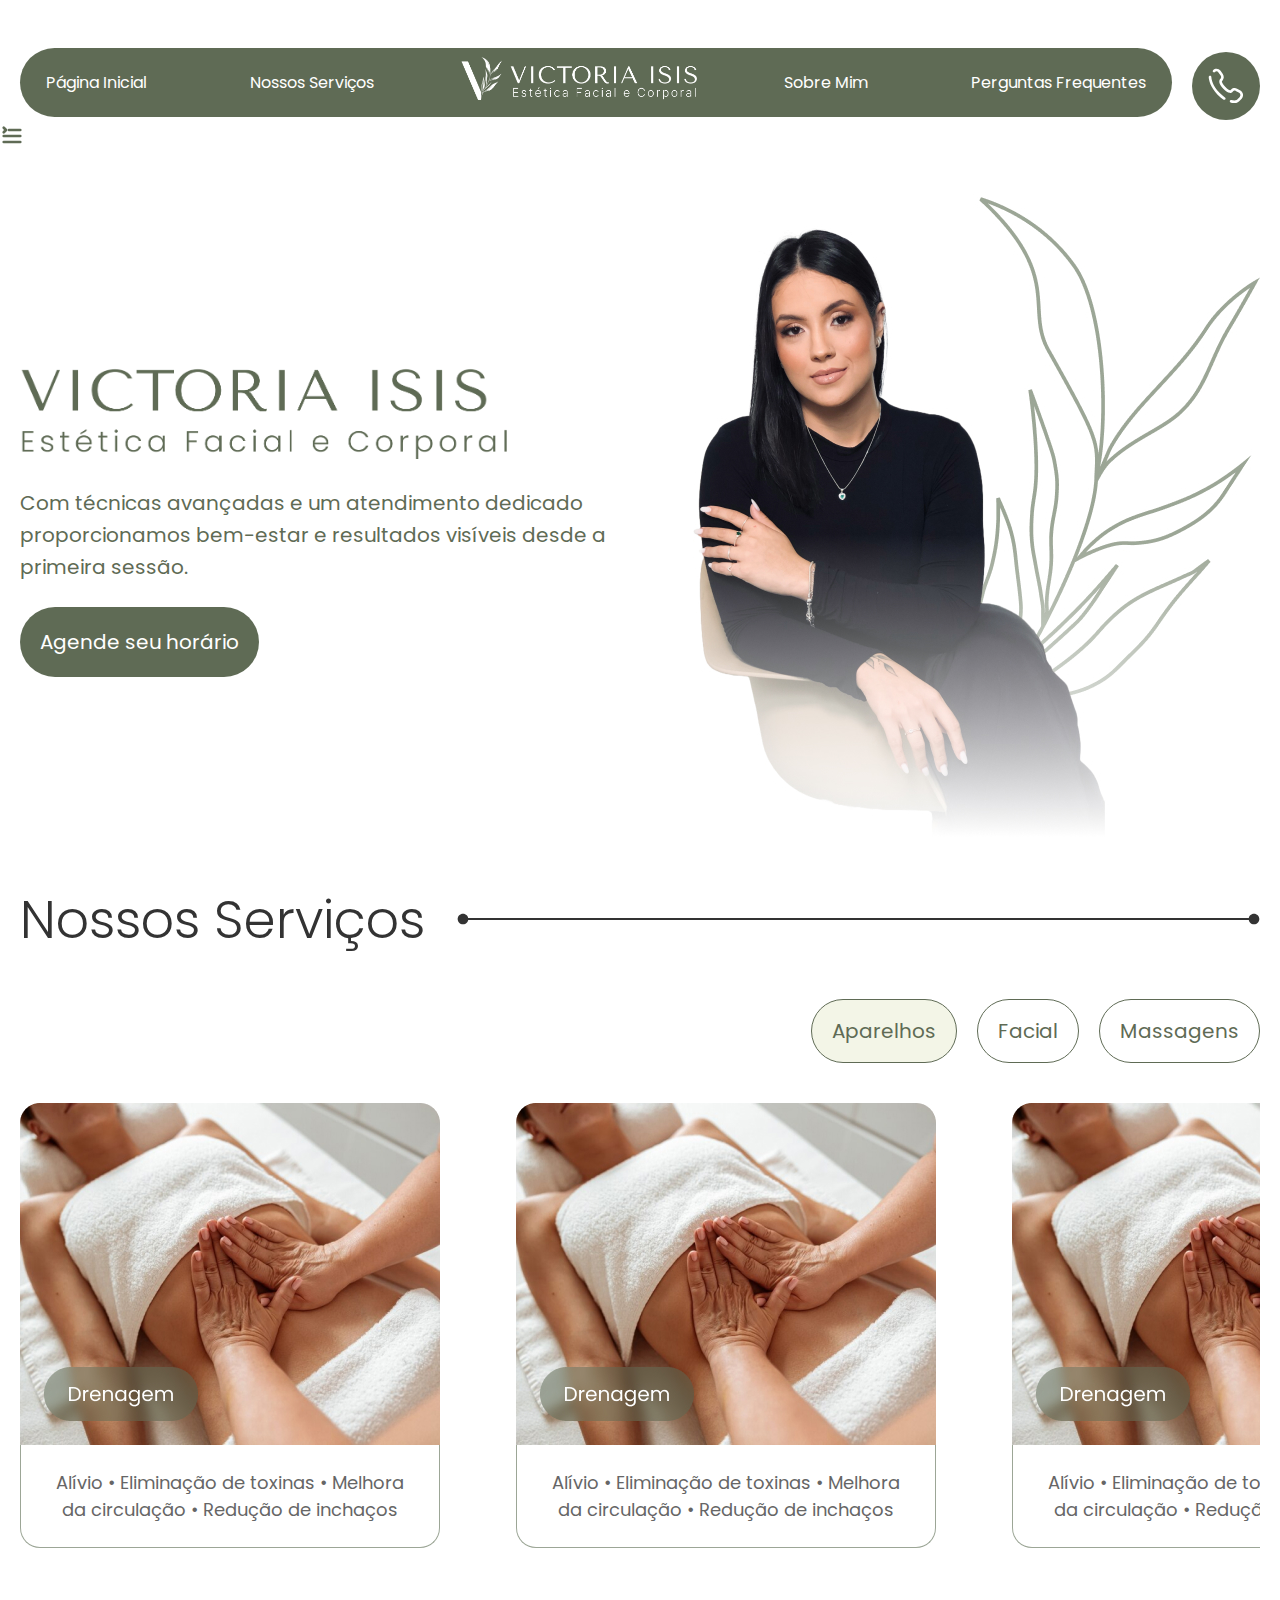
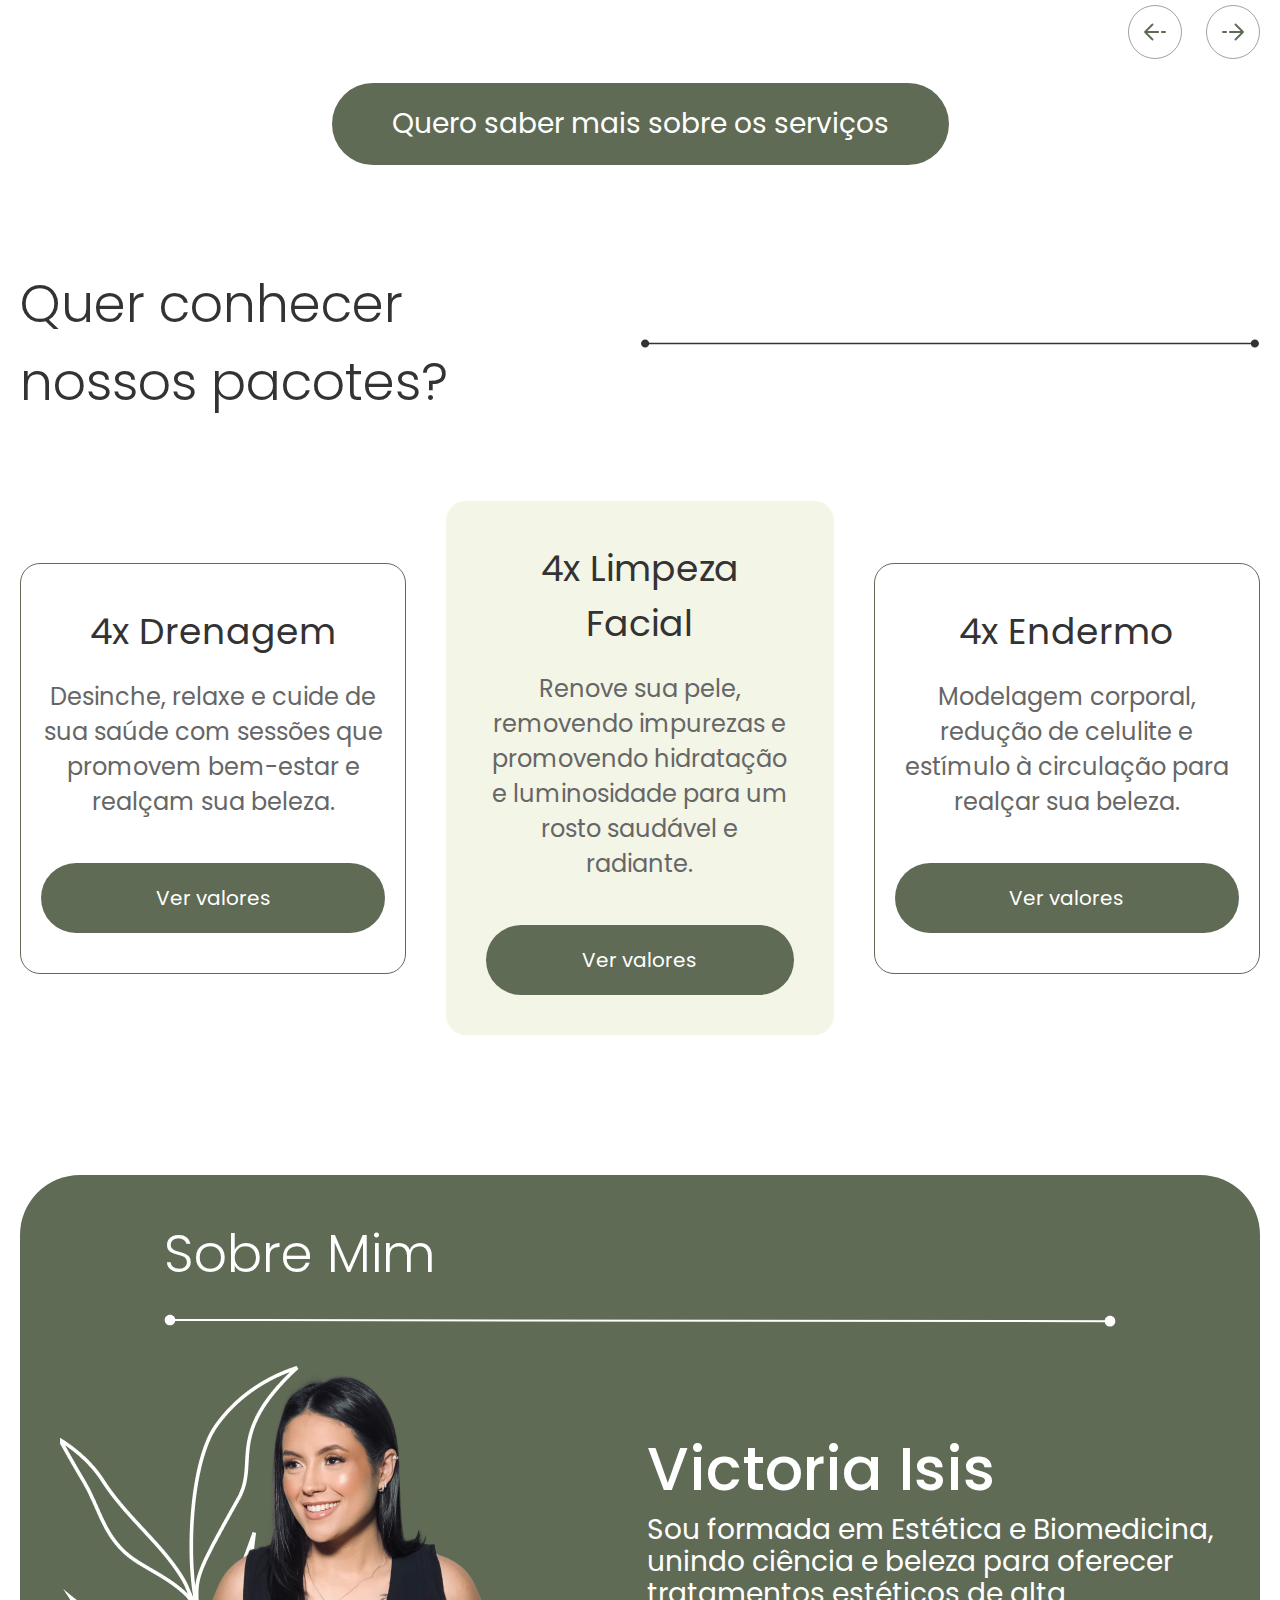
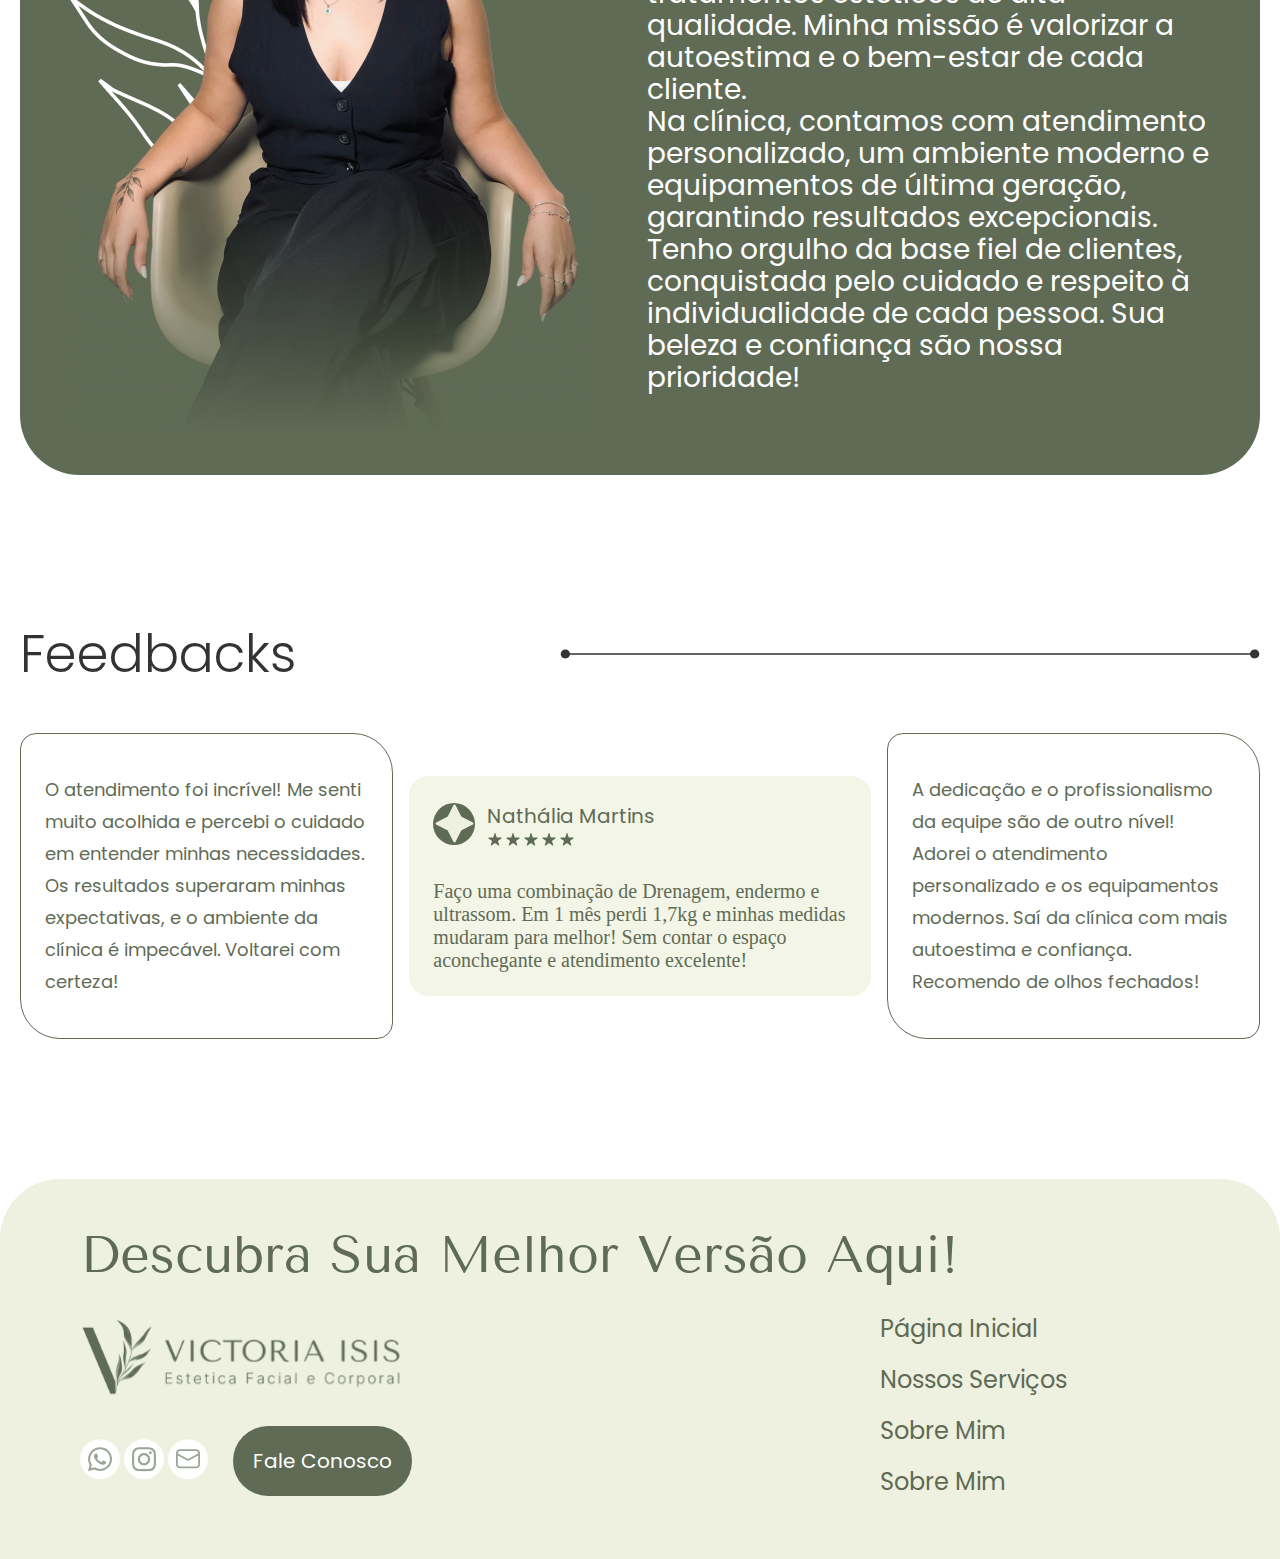
==== commit bfce8c9e: "feat: Menu mobile" ====
--- a/index.html
+++ b/index.html
@@ -1,458 +1,516 @@
 <!DOCTYPE html>
 <html lang="pt-br">
-
-<head>
-    <meta charset="UTF-8">
-    <meta name="viewport" content="width=device-width, initial-scale=1.0">
+  <head>
+    <meta charset="UTF-8" />
+    <meta name="viewport" content="width=device-width, initial-scale=1.0" />
     <title>Victoria Isis</title>
-    <link rel="icon" type="image/png" href="./assets/favicon.svg">
-    <link rel="stylesheet" href="/style.css">
-    <link rel="stylesheet" href="https://cdn.jsdelivr.net/npm/swiper@11/swiper-bundle.min.css" />
-
-    <style>
- .swiper {
-      width: 100%;
-      height: 100%;
-    }
-
-    .swiper-slide {
-      text-align: center;
-      font-size: 18px;
-      background: #fff;
-      display: flex;
-      justify-content: center;
-      align-items: center;
-    }
-
-    .swiper-slide img {
-      display: block;
-      width: 100%;
-      height: 100%;
-      object-fit: cover;
-    }
-    </style>
-</head>
-
-<body>
-    <nav class="hidden">
-        <div class="container">
-            <div class="content">
-                <div class="navbar-flex">
-                    <ul>
-                        <div><a href="#" role="button" class="slider-menu">Página Inicial</a></div>
-                        <div><a href="#" role="button" class="slider-menu">Nossos Serviços</a></div>
-                        <div>
-                            <img class="size-logo" src="./assets/logotipo-principal.png"
-                                alt="Logotipo da Clínica de Estética Victoria Isis">
-                        </div>
-                        <div><a href="#" role="button" class="slider-menu">Sobre Mim</a></div>
-                        <div><a href="#" role="button" class="slider-menu">Perguntas Frequentes</a></div>
-                    </ul>
+    <link rel="icon" type="image/png" href="./assets/favicon.svg" />
+    <link rel="stylesheet" href="/style.css" />
+    <link
+      rel="stylesheet"
+      href="https://cdn.jsdelivr.net/npm/swiper@11/swiper-bundle.min.css"
+    />
+  </head>
+
+  <body>
+    <nav class="mobileHiden">
+      <div class="container">
+        <div class="content">
+          <div class="navbar-flex">
+            <ul>
+              <div>
+                <a href="#" role="button" class="slider-menu">Página Inicial</a>
+              </div>
+              <div>
+                <a href="#" role="button" class="slider-menu"
+                  >Nossos Serviços</a
+                >
+              </div>
+              <div>
+                <img
+                  class="size-logo"
+                  src="./assets/logotipo-principal.png"
+                  alt="Logotipo da Clínica de Estética Victoria Isis"
+                />
+              </div>
+              <div>
+                <a href="#" role="button" class="slider-menu">Sobre Mim</a>
+              </div>
+              <div>
+                <a href="#" role="button" class="slider-menu"
+                  >Perguntas Frequentes</a
+                >
+              </div>
+            </ul>
+          </div>
+          <div class="contact-us">
+            <a href="#"
+              ><img src="./assets/icon-phone.svg" alt="Icone de telefone"
+            /></a>
+          </div>
+        </div>
+      </div>
+    </nav>
+    <div class="openMenu menuActive">
+      <img src="./assets/hamburger.svg" alt="">
+    </div>
+    <nav class="desktopHidden">
+      <div class="close menuActive">
+        <img src="./assets/close.svg" alt="">
+      </div>
+      <ul>
+        <li><a href="">Página Inicial</a></li>
+        <li><a href="">Nossos Serviços</a></li>
+        <li><a href="">Sobre Mim</a></li>
+        <li><a href="">Perguntas Frequentes</a></li>
+
+        <button><span>Entre em contato</span> <img src="./assets/icon-phone.svg" alt="Icone de telefone"></button>
+      </ul>
+    </nav>
+
+    <header>
+      <div class="container">
+        <div class="header-flex">
+          <div class="content-left">
+            <img
+              class="size-img"
+              src="./assets/logo-court.png"
+              alt="Logotipo Maior da Clínica Victoria Isis"
+            />
+            <p>
+              Com técnicas avançadas e um atendimento dedicado proporcionamos
+              bem-estar e resultados visíveis desde a primeira sessão.
+            </p>
+            <button class="btn-header">Agende seu horário</button>
+          </div>
+          <div class="content-right">
+            <img
+              class="img-victoria"
+              src="./assets/image-victoria-isis-folhas-sombreadas.jpg"
+              alt="Imagem da Esteticista Victoria Isis com um ramo de folhas atrás"
+            />
+          </div>
+        </div>
+      </div>
+    </header>
+
+    <section class="container">
+      <div class="content-carroussel">
+        <div class="title-line">
+          <h1>Nossos Serviços</h1>
+          <div class="line">
+            <img src="./assets/line.svg" alt="" />
+          </div>
+        </div>
+        <div class="container-carrossel">
+          <div class="tab-menu">
+            <button class="menu active">Aparelhos</button>
+            <button class="menu">Facial</button>
+            <button class="menu">Massagens</button>
+          </div>
+
+          <div class="container-carrossel">
+            <!-- Swipers -->
+            <div class="swiper-wrapper-container">
+              <div class="swiper aparelhos">
+                <div class="swiper-wrapper">
+                  <div class="swiper-slide">
+                    <div class="card">
+                      <div class="img">
+                        <img
+                          src="./assets/drenagem.jpg"
+                          alt="Imagem de drenagem linfática"
+                        />
+                      </div>
+                      <div class="description">
+                        <h5>
+                          Alívio • Eliminação de toxinas • Melhora da circulação
+                          • Redução de inchaços
+                        </h5>
+                      </div>
+                    </div>
+                  </div>
+
+                  <div class="swiper-slide">
+                    <div class="card">
+                      <div class="img">
+                        <img
+                          src="./assets/drenagem.jpg"
+                          alt="Imagem de drenagem linfática"
+                        />
+                      </div>
+                      <div class="description">
+                        <h5>
+                          Alívio • Eliminação de toxinas • Melhora da circulação
+                          • Redução de inchaços
+                        </h5>
+                      </div>
+                    </div>
+                  </div>
+
+                  <div class="swiper-slide">
+                    <div class="card">
+                      <div class="img">
+                        <img
+                          src="./assets/drenagem.jpg"
+                          alt="Imagem de drenagem linfática"
+                        />
+                      </div>
+                      <div class="description">
+                        <h5>
+                          Alívio • Eliminação de toxinas • Melhora da circulação
+                          • Redução de inchaços
+                        </h5>
+                      </div>
+                    </div>
+                  </div>
+
+                  <div class="swiper-slide">
+                    <div class="card">
+                      <div class="img">
+                        <img
+                          src="./assets/drenagem.jpg"
+                          alt="Imagem de drenagem linfática"
+                        />
+                      </div>
+                      <div class="description">
+                        <h5>
+                          Alívio • Eliminação de toxinas • Melhora da circulação
+                          • Redução de inchaços
+                        </h5>
+                      </div>
+                    </div>
+                  </div>
+
+                  <!-- Adicione mais slides aqui -->
                 </div>
-                <div class="contact-us">
-                    <a href="#"><img src="./assets/icon-phone.svg" alt="Icone de telefone"></a>
+                <div class="swiper-button-next hidden"></div>
+                <div class="swiper-button-prev hidden"></div>
+              </div>
+
+              <div class="swiper facial hidden">
+                <div class="swiper-wrapper">
+                  <div class="swiper-slide">
+                    <div class="card">
+                      <div class="img">
+                        <img
+                          src="./assets/drenagem.jpg"
+                          alt="Imagem de drenagem linfática"
+                        />
+                      </div>
+                      <div class="description">
+                        <h5>Teste 1</h5>
+                      </div>
+                    </div>
+                  </div>
+
+                  <div class="swiper-slide">
+                    <div class="card">
+                      <div class="img">
+                        <img
+                          src="./assets/drenagem.jpg"
+                          alt="Imagem de drenagem linfática"
+                        />
+                      </div>
+                      <div class="description">
+                        <h5>Teste 1</h5>
+                      </div>
+                    </div>
+                  </div>
+
+                  <div class="swiper-slide">
+                    <div class="card">
+                      <div class="img">
+                        <img
+                          src="./assets/drenagem.jpg"
+                          alt="Imagem de drenagem linfática"
+                        />
+                      </div>
+                      <div class="description">
+                        <h5>Teste 1</h5>
+                      </div>
+                    </div>
+                  </div>
+
+                  <div class="swiper-slide">
+                    <div class="card">
+                      <div class="img">
+                        <img
+                          src="./assets/drenagem.jpg"
+                          alt="Imagem de drenagem linfática"
+                        />
+                      </div>
+                      <div class="description">
+                        <h5>Teste 1</h5>
+                      </div>
+                    </div>
+                  </div>
+                  <!-- Adicione mais slides aqui -->
                 </div>
-            </div>
-        </div>
-        </div>
-    </nav>
-    <header>
-        <div class="container">
-            <div class="header-flex">
-                <div class="content-left">
-                    <img class="size-img" src="./assets/logo-court.png" alt="Logotipo Maior da Clínica Victoria Isis">
-                    <p> Com técnicas avançadas e um atendimento dedicado proporcionamos bem-estar e resultados visíveis
-                        desde a primeira sessão.
-                    </p>
-                    <button class="btn-header">
-                        Agende seu horário
-                    </button>
+                <div class="swiper-button-next hidden"></div>
+                <div class="swiper-button-prev hidden"></div>
+              </div>
+
+              <div class="swiper massagens hidden">
+                <div class="swiper-wrapper">
+                  <div class="swiper-slide">
+                    <div class="card">
+                      <div class="img">
+                        <img
+                          src="./assets/drenagem.jpg"
+                          alt="Imagem de drenagem linfática"
+                        />
+                      </div>
+                      <div class="description">
+                        <h5>Teste 2</h5>
+                      </div>
+                    </div>
+                  </div>
+
+                  <div class="swiper-slide">
+                    <div class="card">
+                      <div class="img">
+                        <img
+                          src="./assets/drenagem.jpg"
+                          alt="Imagem de drenagem linfática"
+                        />
+                      </div>
+                      <div class="description">
+                        <h5>Teste 2</h5>
+                      </div>
+                    </div>
+                  </div>
+
+                  <div class="swiper-slide">
+                    <div class="card">
+                      <div class="img">
+                        <img
+                          src="./assets/drenagem.jpg"
+                          alt="Imagem de drenagem linfática"
+                        />
+                      </div>
+                      <div class="description">
+                        <h5>Teste 2</h5>
+                      </div>
+                    </div>
+                  </div>
+
+                  <div class="swiper-slide">
+                    <div class="card">
+                      <div class="img">
+                        <img
+                          src="./assets/drenagem.jpg"
+                          alt="Imagem de drenagem linfática"
+                        />
+                      </div>
+                      <div class="description">
+                        <h5>Teste 2</h5>
+                      </div>
+                    </div>
+                  </div>
+                  <!-- Adicione mais slides aqui -->
                 </div>
-                <div class="content-right"><img class="img-victoria"
-                        src="./assets/image-victoria-isis-folhas-sombreadas.jpg"
-                        alt="Imagem da Esteticista Victoria Isis com um ramo de folhas atrás"></div>
-            </div>
-        </div>
-    </header>
-
-    
-    <section class="container">
-        <div class="content-carroussel">
-            <div class="title-line">
-                <h1>
-                    Nossos Serviços
-                </h1>
-                <div class="line">
-                    <img src="./assets/line.svg" alt="">
-                </div>
-            </div>
-            <div class="container-carrossel">
-                <div class="tab-menu">
-                    <button class="menu active">Aparelhos</button>
-                    <button class="menu">Facial</button>
-                    <button class="menu">Massagens</button>
-                </div>
-
-                <div class="container-carrossel">
-
-                    <!-- Swipers -->
-                    <div class="swiper-wrapper-container">
-                      <div class="swiper aparelhos">
-                        <div class="swiper-wrapper">
-                          <div class="swiper-slide">
-                            <div class="card">
-                              <div class="img">
-                                <img src="./assets/drenagem.jpg" alt="Imagem de drenagem linfática">
-                              </div>
-                              <div class="description">
-                                <h5>Alívio • Eliminação de toxinas • Melhora da circulação • Redução de inchaços</h5>
-                              </div>
-                            </div>
-                          </div>
-
-                          <div class="swiper-slide">
-                            <div class="card">
-                              <div class="img">
-                                <img src="./assets/drenagem.jpg" alt="Imagem de drenagem linfática">
-                              </div>
-                              <div class="description">
-                                <h5>Alívio • Eliminação de toxinas • Melhora da circulação • Redução de inchaços</h5>
-                              </div>
-                            </div>
-                          </div>
-
-                          <div class="swiper-slide">
-                            <div class="card">
-                              <div class="img">
-                                <img src="./assets/drenagem.jpg" alt="Imagem de drenagem linfática">
-                              </div>
-                              <div class="description">
-                                <h5>Alívio • Eliminação de toxinas • Melhora da circulação • Redução de inchaços</h5>
-                              </div>
-                            </div>
-                          </div>
-
-
-                          <div class="swiper-slide">
-                            <div class="card">
-                              <div class="img">
-                                <img src="./assets/drenagem.jpg" alt="Imagem de drenagem linfática">
-                              </div>
-                              <div class="description">
-                                <h5>Alívio • Eliminação de toxinas • Melhora da circulação • Redução de inchaços</h5>
-                              </div>
-                            </div>
-                          </div>
-                          
-                          <!-- Adicione mais slides aqui -->
-                        </div>
-                        <div class="swiper-button-next hidden"></div>
-                        <div class="swiper-button-prev hidden"></div>
-                      </div>
-                  
-                      <div class="swiper facial hidden">
-                        <div class="swiper-wrapper">
-                          <div class="swiper-slide">
-                            <div class="card">
-                              <div class="img">
-                                <img src="./assets/drenagem.jpg" alt="Imagem de drenagem linfática">
-                              </div>
-                              <div class="description">
-                                <h5>Teste 1</h5>
-                              </div>
-                            </div>
-                          </div>
-
-
-                          <div class="swiper-slide">
-                            <div class="card">
-                              <div class="img">
-                                <img src="./assets/drenagem.jpg" alt="Imagem de drenagem linfática">
-                              </div>
-                              <div class="description">
-                                <h5>Teste 1</h5>
-                              </div>
-                            </div>
-                          </div>
-
-
-                          <div class="swiper-slide">
-                            <div class="card">
-                              <div class="img">
-                                <img src="./assets/drenagem.jpg" alt="Imagem de drenagem linfática">
-                              </div>
-                              <div class="description">
-                                <h5>Teste 1</h5>
-                              </div>
-                            </div>
-                          </div>
-
-
-                          <div class="swiper-slide">
-                            <div class="card">
-                              <div class="img">
-                                <img src="./assets/drenagem.jpg" alt="Imagem de drenagem linfática">
-                              </div>
-                              <div class="description">
-                                <h5>Teste 1</h5>
-                              </div>
-                            </div>
-                          </div>
-                          <!-- Adicione mais slides aqui -->
-                        </div>
-                        <div class="swiper-button-next hidden"></div>
-                        <div class="swiper-button-prev hidden"></div>
-                      </div>
-                  
-                      <div class="swiper massagens hidden">
-                        <div class="swiper-wrapper">
-                          <div class="swiper-slide">
-                            <div class="card">
-                              <div class="img">
-                                <img src="./assets/drenagem.jpg" alt="Imagem de drenagem linfática">
-                              </div>
-                              <div class="description">
-                                <h5>Teste 2</h5>
-                              </div>
-                            </div>
-                          </div>
-
-                          <div class="swiper-slide">
-                            <div class="card">
-                              <div class="img">
-                                <img src="./assets/drenagem.jpg" alt="Imagem de drenagem linfática">
-                              </div>
-                              <div class="description">
-                                <h5>Teste 2</h5>
-                              </div>
-                            </div>
-                          </div>
-
-
-                          <div class="swiper-slide">
-                            <div class="card">
-                              <div class="img">
-                                <img src="./assets/drenagem.jpg" alt="Imagem de drenagem linfática">
-                              </div>
-                              <div class="description">
-                                <h5>Teste 2</h5>
-                              </div>
-                            </div>
-                          </div>
-
-
-                          <div class="swiper-slide">
-                            <div class="card">
-                              <div class="img">
-                                <img src="./assets/drenagem.jpg" alt="Imagem de drenagem linfática">
-                              </div>
-                              <div class="description">
-                                <h5>Teste 2</h5>
-                              </div>
-                            </div>
-                          </div>
-                          <!-- Adicione mais slides aqui -->
-                        </div>
-                        <div class="swiper-button-next hidden"></div>
-                        <div class="swiper-button-prev hidden"></div>
-                      </div>
-                    </div>
-                </div>
-
-                <div class="buttons-left-right">
-                    <button class="left">
-                        <img src="./assets/button-left.svg" alt="">
-                    </button>
-                    <button class="right">
-                        <img src="./assets/button-right.svg" alt="">
-                    </button>
-                </div>
-                <div class="container-morePacks">
-                    <a href="#" role="button" class="btn-morePacks">Quero saber mais sobre os serviços</a>
-                </div>
-            </div>
-        </div>
+                <div class="swiper-button-next hidden"></div>
+                <div class="swiper-button-prev hidden"></div>
+              </div>
+            </div>
+          </div>
+
+          <div class="buttons-left-right">
+            <button class="left">
+              <img src="./assets/button-left.svg" alt="" />
+            </button>
+            <button class="right">
+              <img src="./assets/button-right.svg" alt="" />
+            </button>
+          </div>
+          <div class="container-morePacks">
+            <a href="#" role="button" class="btn-morePacks"
+              >Quero saber mais sobre os serviços</a
+            >
+          </div>
+        </div>
+      </div>
     </section>
 
-
-
-
-
-
-
-
-
-
-
-
-
-
-
-
-
-
     <section class="pacotes">
-        <div class="container">
-            <div class="content-box">
-                <div class="title-line">
-                    <h1>
-                        Quer conhecer <br> nossos pacotes?
-                    </h1>
-                    <div class="line">
-                        <img src="./assets/line.svg" alt="">
-                    </div>
-                </div>
-                <div class="box">
-                    <!-- Drenagem -->
-                    <div class="box-promotional">
-                        <h2>4x Drenagem</h2>
-                        <h4>Desinche, relaxe e cuide de sua saúde com sessões que promovem bem-estar e realçam sua beleza.
-                        </h4>
-                        <button class="btn-header">
-                            Ver valores
-                        </button>
-                    </div>
-                    <!-- Limpeza Facial -->
-                    <div class="box-promotional-focus">
-                        <h2>4x Limpeza Facial</h2>
-                        <h4>Renove sua pele, removendo impurezas e promovendo hidratação e luminosidade para um rosto
-                            saudável e radiante.</h4>
-                        <button class="btn-header">
-                            Ver valores
-                        </button>
-                    </div>
-                    <!-- Endermo -->
-                    <div class="box-promotional">
-                        <h2>4x Endermo</h2>
-                        <h4>Modelagem corporal, redução de celulite e estímulo à circulação para realçar sua beleza.</h4>
-                        <button class="btn-header">
-                            Ver valores
-                        </button>
-                    </div>
-            </div>
-        </div>
-        </div>
+      <div class="container">
+        <div class="content-box">
+          <div class="title-line">
+            <h1>
+              Quer conhecer <br />
+              nossos pacotes?
+            </h1>
+            <div class="line">
+              <img src="./assets/line.svg" alt="" />
+            </div>
+          </div>
+          <div class="box">
+            <!-- Drenagem -->
+            <div class="box-promotional">
+              <h2>4x Drenagem</h2>
+              <h4>
+                Desinche, relaxe e cuide de sua saúde com sessões que promovem
+                bem-estar e realçam sua beleza.
+              </h4>
+              <button class="btn-header">Ver valores</button>
+            </div>
+            <!-- Limpeza Facial -->
+            <div class="box-promotional-focus">
+              <h2>4x Limpeza Facial</h2>
+              <h4>
+                Renove sua pele, removendo impurezas e promovendo hidratação e
+                luminosidade para um rosto saudável e radiante.
+              </h4>
+              <button class="btn-header">Ver valores</button>
+            </div>
+            <!-- Endermo -->
+            <div class="box-promotional">
+              <h2>4x Endermo</h2>
+              <h4>
+                Modelagem corporal, redução de celulite e estímulo à circulação
+                para realçar sua beleza.
+              </h4>
+              <button class="btn-header">Ver valores</button>
+            </div>
+          </div>
+        </div>
+      </div>
     </section>
     <section>
-        <div class="container">
-            <div class="about">
-                <div class="content-about">
-                    <div class="head-line">
-                        <div class="line">
-                            <img src="./assets/line-white.svg" alt="">
-                        </div>
-                        <h1 class="head-line-txt">
-                            Sobre Mim
-                        </h1>
-                    </div>
-                    <div class="about-me">
-                        <div class="img-about">
-                            <img src="./assets/victoria-sentada-ramo-de-flores.png" alt="">
-                        </div>
-                        <div class="text-about">
-                            <p class="text-about-me">Prazer, eu sou</p>
-                            <h3>Victoria Isis</h3>
-                            <p class="text-about-me">
-                                Sou formada em Estética e Biomedicina, unindo ciência e beleza para oferecer tratamentos
-                                estéticos de alta qualidade. Minha missão é valorizar a autoestima e o bem-estar de cada
-                                cliente.
-                                <br></br>
-                                Na clínica, contamos com atendimento personalizado, um ambiente moderno e equipamentos
-                                de última geração, garantindo resultados excepcionais. Tenho orgulho da base fiel de
-                                clientes, conquistada pelo cuidado e respeito à individualidade de cada pessoa. Sua
-                                beleza e confiança são nossa prioridade!
-                            </p>
-                        </div>
-                    </div>
+      <div class="container">
+        <div class="about">
+          <div class="content-about">
+            <header class="head-line">
+              <div class="line">
+                <img
+                  src="./assets/line-white.svg"
+                  alt="Linha decorativa branca"
+                />
+              </div>
+              <h1 class="head-line-txt">Sobre Mim</h1>
+            </header>
+            <div class="about-me">
+              <figure class="img-about">
+                <img
+                  src="./assets/victoria-sentada-ramo-de-flores.png"
+                  alt="Victoria sentada segurando um ramo de flores"
+                />
+              </figure>
+              <div class="text-about">
+                <p class="text-intro">Prazer, eu sou</p>
+                <h3>Victoria Isis</h3>
+                <p class="text-about-me">
+                  Sou formada em Estética e Biomedicina, unindo ciência e beleza
+                  para oferecer tratamentos estéticos de alta qualidade. Minha
+                  missão é valorizar a autoestima e o bem-estar de cada cliente.
+                </p>
+                <p class="text-about-me">
+                  Na clínica, contamos com atendimento personalizado, um
+                  ambiente moderno e equipamentos de última geração, garantindo
+                  resultados excepcionais. Tenho orgulho da base fiel de
+                  clientes, conquistada pelo cuidado e respeito à
+                  individualidade de cada pessoa. Sua beleza e confiança são
+                  nossa prioridade!
+                </p>
+              </div>
+            </div>
+          </div>
+        </div>
+      </div>
+    </section>
+
+    <section>
+      <div class="container">
+        <div class="content-feedback">
+          <header class="title-line">
+            <h1>Feedbacks</h1>
+            <div class="line">
+              <img src="./assets/line.svg" alt="Linha decorativa para título" />
+            </div>
+          </header>
+          <div class="feedbacks">
+            <article class="cards-feedbacks">
+              <blockquote class="card-feedback">
+                <p class="p-small">
+                  O atendimento foi incrível! Me senti muito acolhida e percebi
+                  o cuidado em entender minhas necessidades. Os resultados
+                  superaram minhas expectativas, e o ambiente da clínica é
+                  impecável. Voltarei com certeza!
+                </p>
+              </blockquote>
+            </article>
+            <article class="cards-feedbacks-focus featured-feedback">
+              <div class="data-user">
+                <figure class="img-star">
+                  <img
+                    src="./assets/star-perfil.svg"
+                    alt="Perfil do usuário Nathália Martins"
+                  />
+                </figure>
+                <div class="name-star">
+                  <p class="p-large">Nathália Martins</p>
+                  <div class="stars">
+                    <img
+                      src="./assets/stars-feedback.svg"
+                      alt="Avaliação: 5 estrelas"
+                    />
+                  </div>
                 </div>
-            </div>
-        </div>
+              </div>
+              <blockquote class="p-large">
+                Faço uma combinação de Drenagem, endermo e ultrassom. Em 1 mês
+                perdi 1,7kg e minhas medidas mudaram para melhor! Sem contar o
+                espaço aconchegante e atendimento excelente!
+              </blockquote>
+            </article>
+            <article class="cards-feedbacks">
+              <blockquote class="card-feedback">
+                <p class="p-small">
+                  A dedicação e o profissionalismo da equipe são de outro nível!
+                  Adorei o atendimento personalizado e os equipamentos modernos.
+                  Saí da clínica com mais autoestima e confiança. Recomendo de
+                  olhos fechados!
+                </p>
+              </blockquote>
+            </article>
+          </div>
+        </div>
+      </div>
     </section>
-    <section>
-        <div class="container">
-            <div class="content-feedback">
-                <div class="title-line">
-                    <h1>
-                        Feedbacks
-                    </h1>
-                    <div class="line">
-                        <img src="./assets/line.svg" alt="">
-                    </div>
+
+    <footer>
+      <div class="container">
+        <div class="footer">
+          <div class="footer-title">
+            <p class="ptitle-large">Descubra Sua Melhor Versão Aqui!</p>
+          </div>
+          <div class="linkPages">
+            <div class="links-logos">
+              <div class="logo-footer">
+                <img src="./assets/logo-footer.svg" alt="" />
+              </div>
+              <div class="content-right-footer">
+                <div class="links">
+                  <a href="#"><img src="./assets/whatsapp.svg" alt="" /></a>
+                  <a href="#"><img src="./assets/instagram.svg" alt="" /></a>
+                  <a href="#"><img src="./assets/mail.svg" alt="" /></a>
                 </div>
-                <div class="feedbacks">
-                    <div class="cards-feedbacks">
-                        <div class="card-feedback">
-                            <p class="p-small">
-                                O atendimento foi incrível! Me senti muito acolhida e percebi o cuidado em entender
-                                minhas necessidades. Os resultados superaram minhas expectativas, e o ambiente da
-                                clínica é impecável. Voltarei com certeza!
-                            </p>
-                        </div>
-                    </div>
-                    <div class="cards-feedbacks-focus">
-                        <div class="data-user">
-                            <div class="img-star">
-                                <img src="./assets/star-perfil.svg" alt="">
-                            </div>
-                            <div class="name-star">
-                                <p class="p-large">Nathália Martins</p>
-                                <div class="stars">
-                                    <img src="./assets/stars-feedback.svg" alt="">
-                                </div>
-                            </div>
-                        </div>
-                        <p class="p-large">
-                            Faço uma combinação de Drenagem, endermo e ultrassom. Em 1 mês perdi 1,7kg e minhas
-                            medidas mudaram para melhor! Sem contar o espaço aconchegante e atendimento
-                            excelente!
-                        </p>
-                    </div>
-                    <div class="cards-feedbacks">
-                        <div class="card-feedback">
-                            <p class="p-small">
-                                A dedicação e o profissionalismo da equipe são de outro nível! Adorei o atendimento
-                                personalizado e os equipamentos modernos. Saí da clínica com mais autoestima e
-                                confiança. Recomendo de olhos fechados!
-                            </p>
-                        </div>
-                    </div>
-                </div>
-            </div>
-    </section>
-    <footer>
-        <div class="container">
-            <div class="footer">
-                <div class="footer-title">
-                    <p class="ptitle-large">Descubra Sua Melhor Versão Aqui!</p>
-                </div>
-                <div class="linkPages">
-                    <div class="links-logos">
-                        <div class="logo-footer">
-                            <img src="./assets/logo-footer.svg" alt="">
-                        </div>
-                        <div class="content-right-footer">
-                            <div class="links">
-                                <a href="#"><img src="./assets/whatsapp.svg" alt=""></a>
-                                <a href="#"><img src="./assets/instagram.svg" alt=""></a>
-                                <a href="#"><img src="./assets/mail.svg" alt=""></a>
-                            </div>
-                            <button class="btn-header margin-none">
-                                Fale Conosco
-                            </button>
-                        </div>
-                    </div>
-                    <div class="content-left-footer">
-                        <a href="#">Página Inicial</a>
-                        <a href="#">Nossos Serviços</a>
-                        <a href="#">Sobre Mim</a>
-                        <a href="#">Sobre Mim</a>
-                    </div>
-                </div>
-            </div>
-        </div>
+                <button class="btn-header margin-none">Fale Conosco</button>
+              </div>
+            </div>
+            <div class="content-left-footer">
+              <a href="#">Página Inicial</a>
+              <a href="#">Nossos Serviços</a>
+              <a href="#">Sobre Mim</a>
+              <a href="#">Sobre Mim</a>
+            </div>
+          </div>
+        </div>
+      </div>
     </footer>
 
     <script src="https://cdn.jsdelivr.net/npm/swiper@11/swiper-bundle.min.js"></script>
     <script src="./script.js"></script>
-
-</body>+  </body>
+</html>
--- a/style.css
+++ b/style.css
@@ -11,7 +11,29 @@
 .hidden {
   display: none !important;
 }
-
+.swiper {
+  width: 100%;
+  height: 100%;
+}
+
+.swiper-slide {
+  text-align: center;
+  font-size: 18px;
+  background: #fff;
+  display: flex;
+  justify-content: center;
+  align-items: center;
+}
+
+.swiper-slide img {
+  display: block;
+  width: 100%;
+  height: 100%;
+  object-fit: cover;
+}
+.desktopHidden {
+  display: none;
+}
 /* ================ Navbar ================== */
 
 .container {
@@ -58,8 +80,19 @@
   color: #fff;
   border-radius: 50px;
   font-family: Poppins;
-  font-size: 24px;
+  font-size: 18px;
   padding: 16px 20px;
+}
+.content {
+  gap: 20px;
+}
+.navbar-flex {
+  width: 100%;
+}
+.navbar-flex ul {
+  width: 100%;
+  justify-content: space-between;
+  gap: 20px;
 }
 
 .slider-menu:hover {
@@ -450,7 +483,24 @@
 .margin-none {
   margin: 0;
 }
-
+@media (max-width: 1450px) {
+  .slider-menu {
+    font-size: 16px;
+  }
+  .content {
+    gap: 20px;
+  }
+  .navbar-flex {
+    justify-content: center;
+    width: 100%;
+  }
+  .navbar-flex ul {
+    gap: 20px;
+  }
+  .contact-us img {
+    width: 68px;
+  }
+}
 @media (max-width: 1300px) {
   h1 {
     width: 50%;
@@ -521,12 +571,79 @@
   .text-about-me {
     font-size: 20px;
   }
-  .footer-title p{
+  .footer-title p {
     line-height: normal;
   }
 }
 
 @media (max-width: 900px) {
+  nav.mobileHiden {
+    display: none;
+  }
+  nav.desktopHidden {
+    display: block;
+    width: 100%;
+    position: fixed;
+    height: 100vh;
+    background-color: #5f6b55;
+    top: 0;
+    left: 100%;
+    transition: 0.3s;
+    z-index: 10000;
+    padding-top: 60px;
+  }
+  nav.desktopHidden.active {
+    left: 0;
+  }
+  .openMenu{
+    position: relative;
+    padding: 20px;
+    text-align: right;
+  }
+  .openMenu img{
+    width: 30px;
+  }
+  .close {
+    position: absolute;
+    right: 0px;
+    top: 0px;
+    padding: 20px;
+  }
+  .close img{
+    width: 30px;
+  }
+  nav.desktopHidden ul {
+    display: flex;
+    flex-direction: column;
+    padding: 20px;
+  }
+  nav.desktopHidden ul li {
+    width: 100%;
+    list-style: none;
+  }
+  nav.desktopHidden ul a {
+    color: #fff;
+    font-family: poppins;
+  }
+
+  nav.desktopHidden button {
+    display: flex;
+    gap: 20px;
+    width: 100%;
+    border-radius: 1000px;
+    padding: 5px;
+    align-items: center;
+    justify-content: center;
+    font-family: poppins;
+  }
+
+  nav.desktopHidden button span {
+    font-size: 18px;
+  }
+  nav.desktopHidden button img {
+    width: 48px;
+  }
+
   .pacotes h1 {
     width: 100%;
   }
@@ -551,23 +668,23 @@
     width: 70%;
   }
 
-  .linkPages{
+  .linkPages {
     flex-direction: column-reverse;
   }
   .content-left-footer,
-  .links-logos{
-    width: 100%;
-  }
-  .content-right-footer{
+  .links-logos {
+    width: 100%;
+  }
+  .content-right-footer {
     flex-direction: column-reverse;
   }
-  footer{
+  footer {
     padding: 20px;
   }
 }
 
 @media (max-width: 768px) {
-  .tab-menu{
+  .tab-menu {
     display: flex;
     flex-wrap: wrap;
     justify-content: flex-start;
@@ -626,29 +743,29 @@
     font-size: 16px;
     line-height: normal;
   }
-  .content-carroussel .line{
-    width: 100%;
-  }
-
-  .content-carroussel .line img{
-    width: 100%;
-  }
-  .menu{
+  .content-carroussel .line {
+    width: 100%;
+  }
+
+  .content-carroussel .line img {
+    width: 100%;
+  }
+  .menu {
     font-size: 16px;
     padding: 16px;
   }
-  .title-line h1{
+  .title-line h1 {
     width: 100%;
     font-size: 32px;
   }
-  .footer-title p{
+  .footer-title p {
     font-size: 30px;
     margin-top: 20px;
   }
-  .container-carrossel .card .img{
+  .container-carrossel .card .img {
     height: auto;
   }
-  .buttons-left-right{
+  .buttons-left-right {
     margin-top: -33px;
     position: relative;
     z-index: 100;
